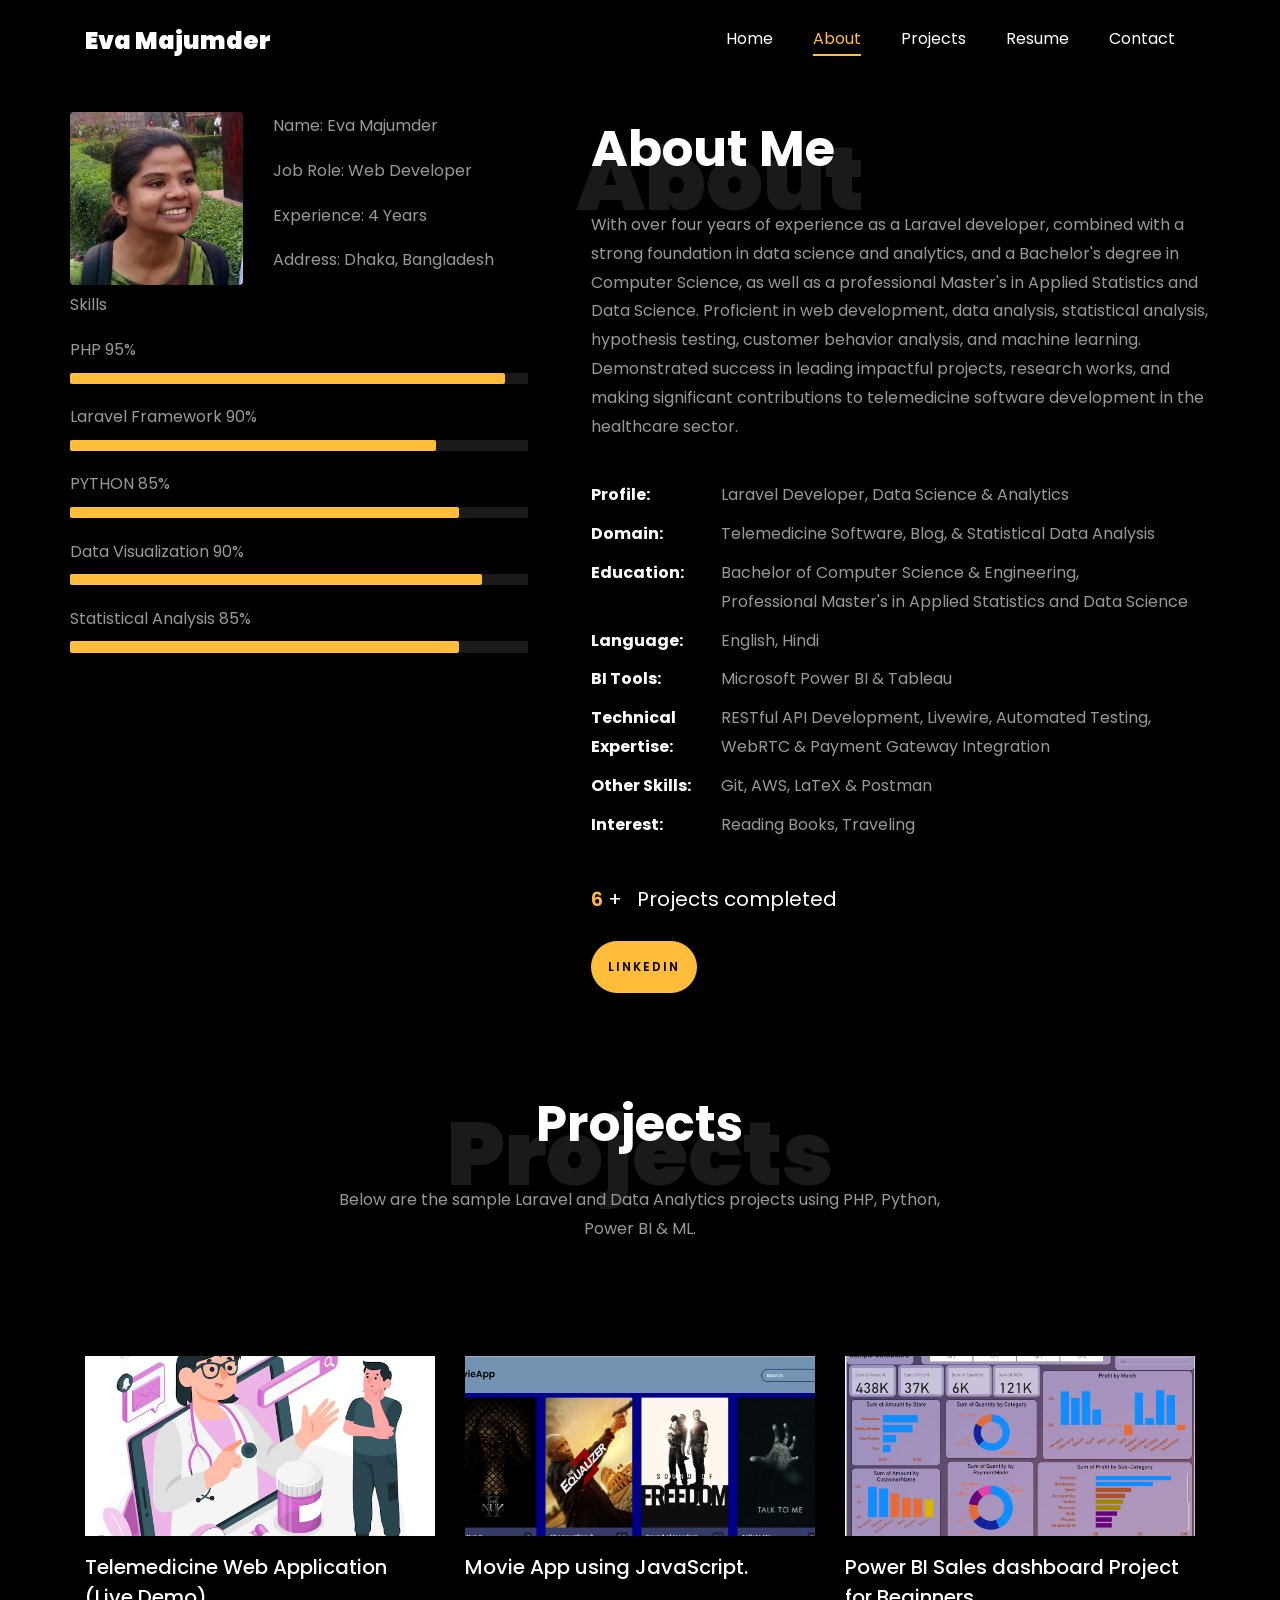
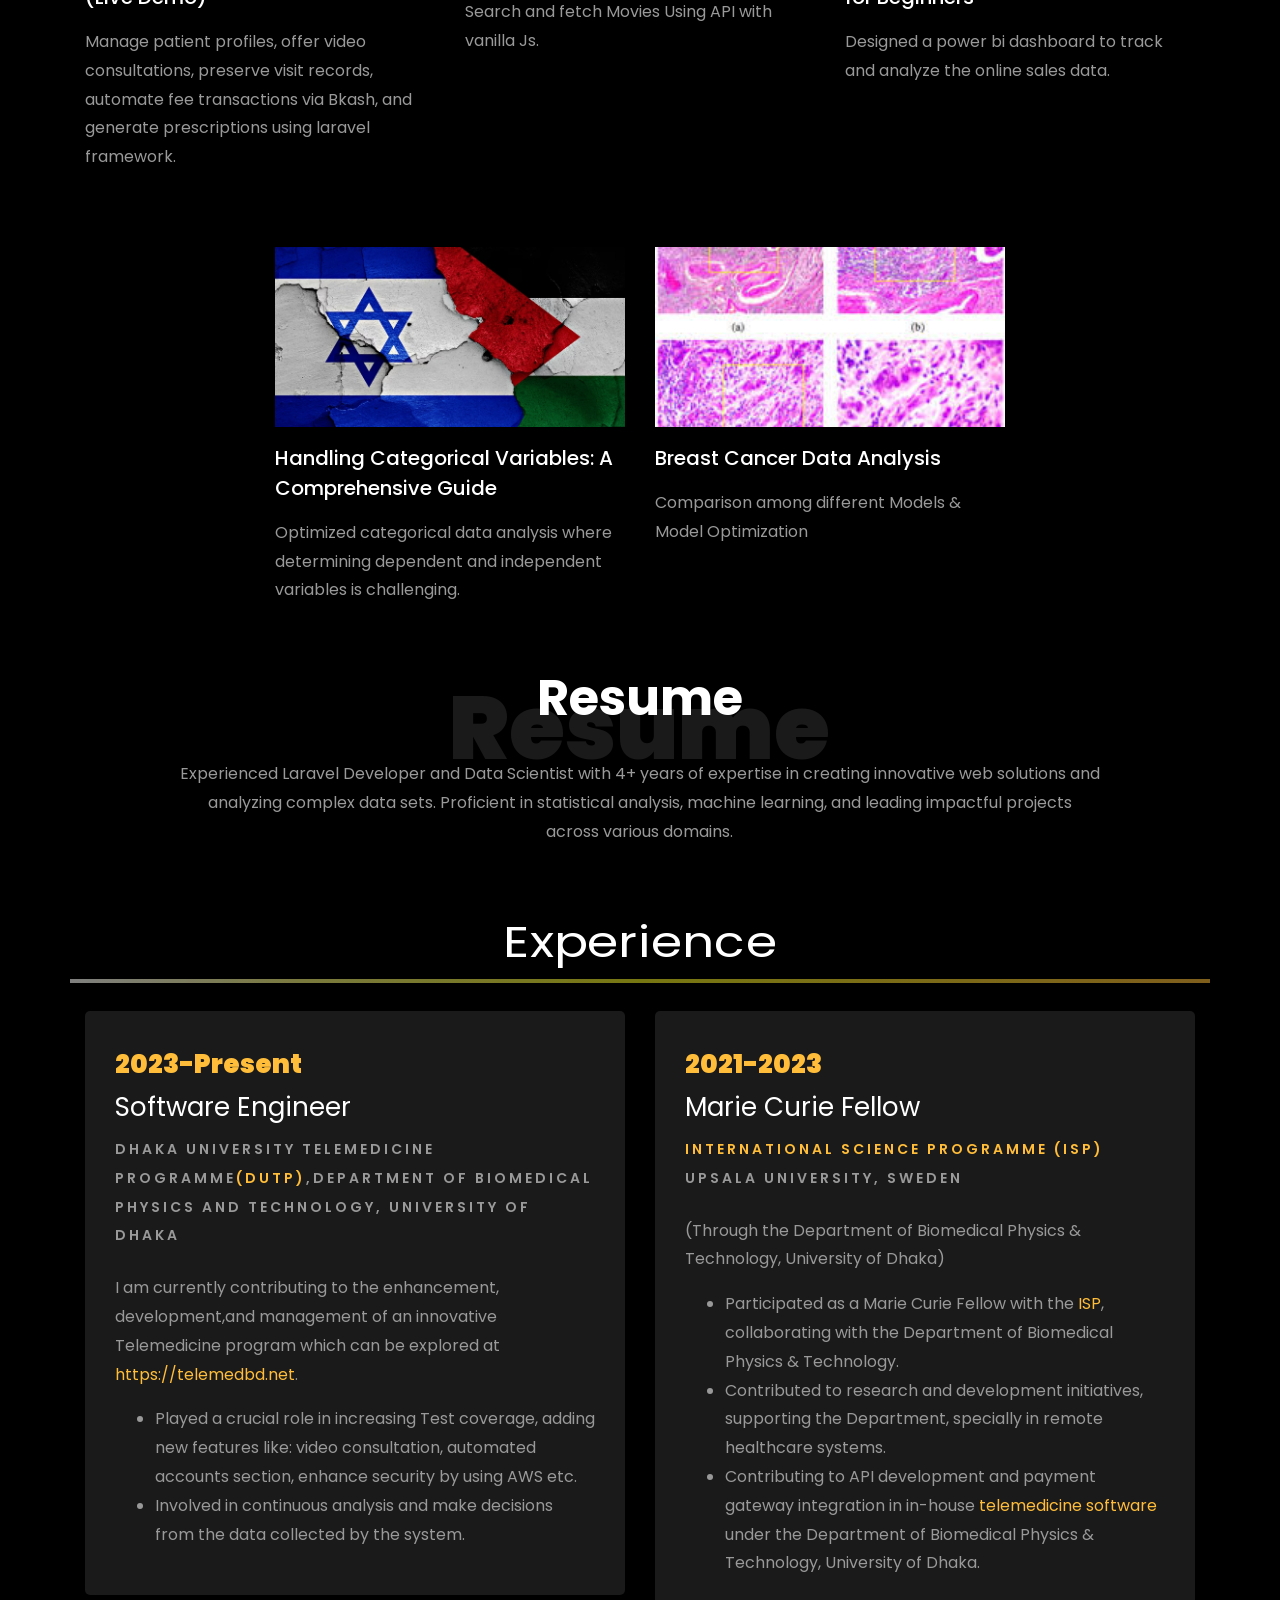
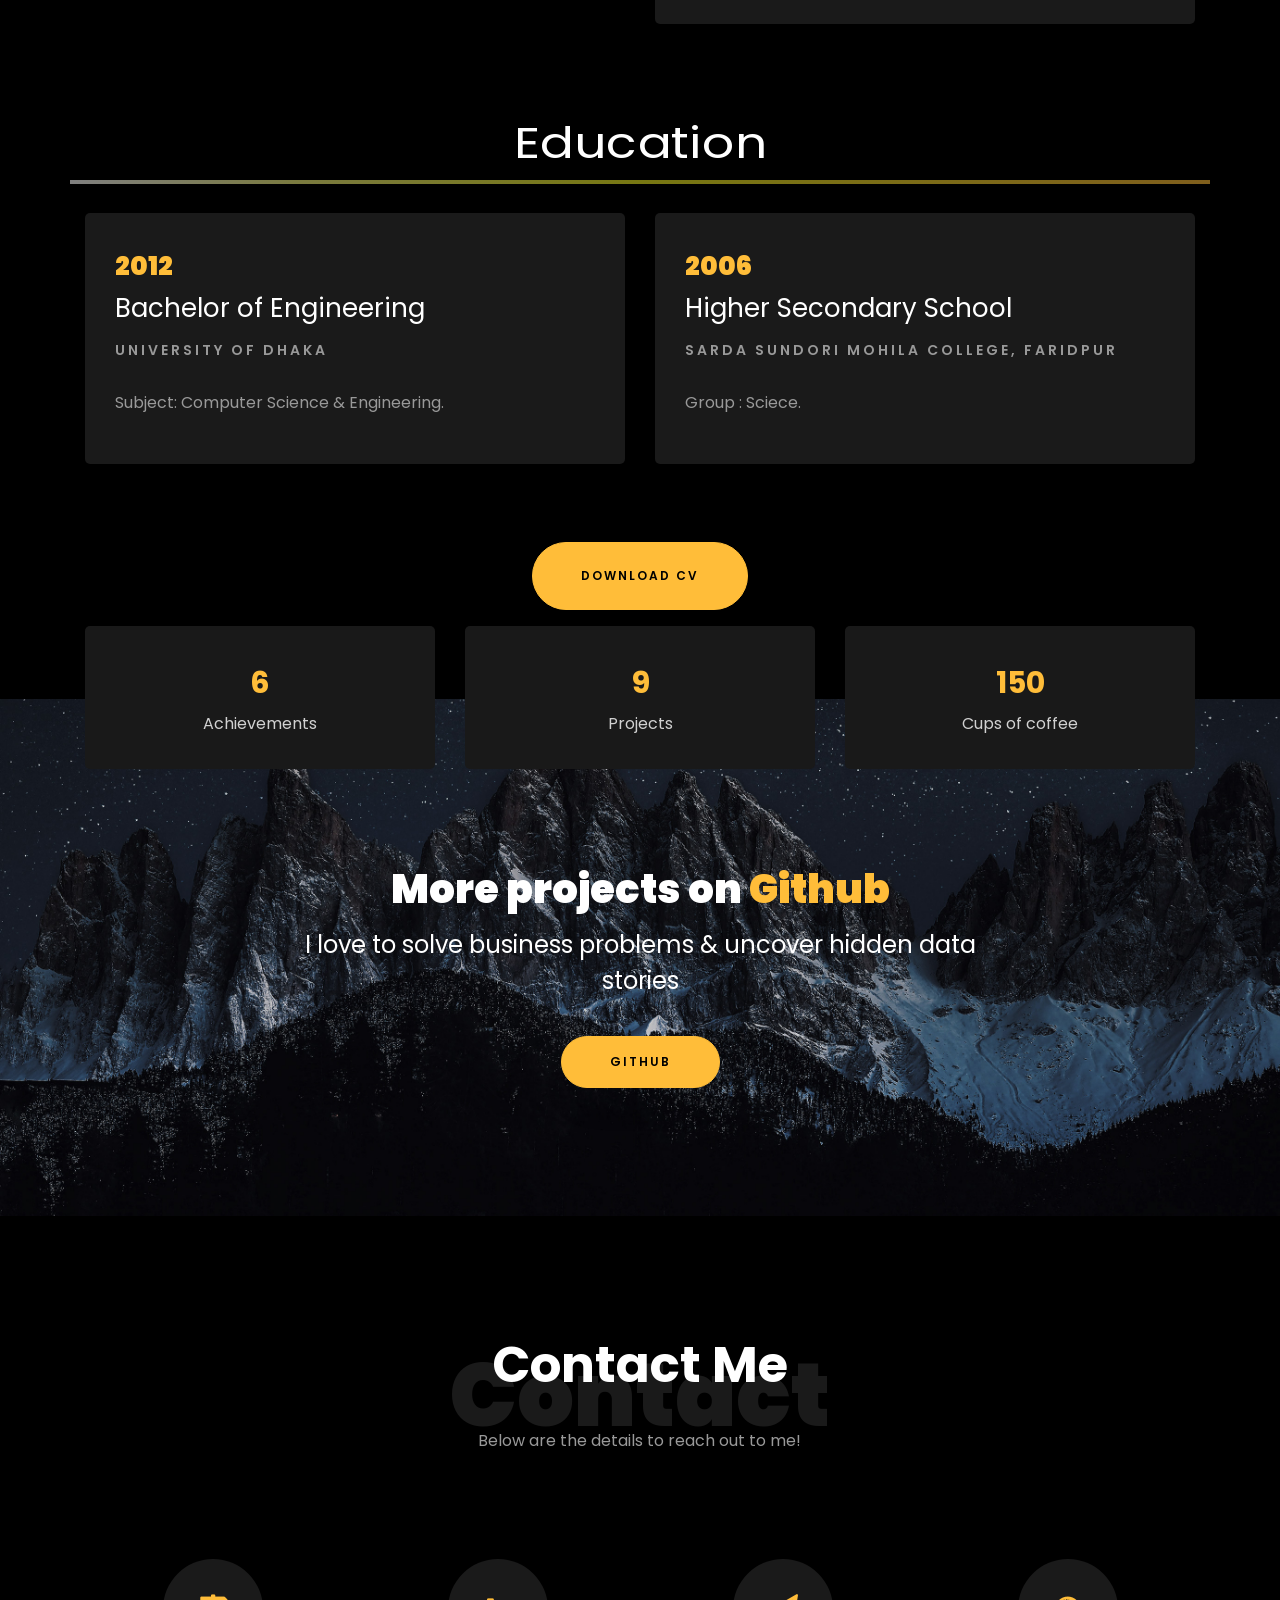
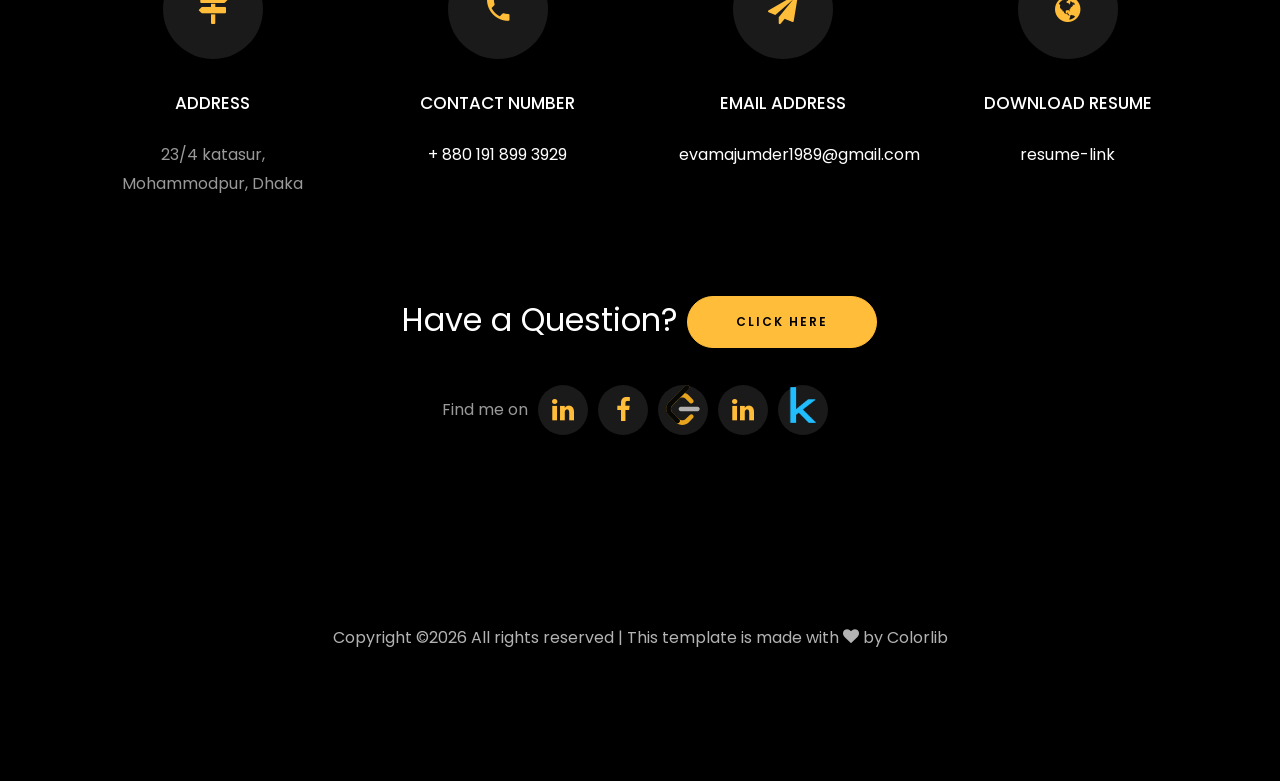
==== index.html @ 463e4dcb "Update index.html" ====
<!DOCTYPE html>
<html lang="en">
  <head>
    <title>Eva Majumder Portfolio</title>
    <meta charset="utf-8">
    <meta name="viewport" content="width=device-width, initial-scale=1, shrink-to-fit=no">
    
    <link href="https://fonts.googleapis.com/css?family=Poppins:100,200,300,400,500,600,700,800,900" rel="stylesheet">

    <link rel="stylesheet" href="css/open-iconic-bootstrap.min.css">
    <link rel="stylesheet" href="css/animate.css">
    
    <link rel="stylesheet" href="css/owl.carousel.min.css">
    <link rel="stylesheet" href="css/owl.theme.default.min.css">
    <link rel="stylesheet" href="css/magnific-popup.css">

    <link rel="stylesheet" href="css/aos.css">

    <link rel="stylesheet" href="css/ionicons.min.css">
    
    <link rel="stylesheet" href="css/flaticon.css">
    <link rel="stylesheet" href="css/icomoon.css">
    <link rel="stylesheet" href="css/style.css">



<style>

/*======================================
//--//-->   ABOUT
======================================*/

.about-mf .box-shadow-full {
  padding-top: 4rem;
  padding-bottom: 1rem;
}

.about-mf .about-img {
  margin-bottom: 2rem;
}

.about-mf .about-img img {
  margin-left: 10px;
}


.skill-mf .progress {
  /* background-color: #cde1f8; */
  margin: .5rem 0 1.2rem 0;
  border-radius: 0;
  height: .7rem;
}

.skill-mf .progress .progress-bar {
  height: .7rem;
  background-color: #ffbd39;
}


/* Animation styles */
#typing-animation {
  position: relative;
  font-size: 30px;
  font-weight: bold;
  color: rgb(255, 255, 255);
  overflow: hidden;
  white-space: nowrap;
  animation: typing 3s steps(20, end) infinite;
}

#typing-animation:before {
  content: "";
  /* position: absolute; */
  top: 0;
  left: 0;
  width: 0;
  height: 100%;
  background-color: #ccc;
  animation: typing-cursor 0.5s ease-in-out infinite;
}

@keyframes typing {
  from {
    width: 0;
  }
  to {
    width: 100%;
  }
}

@keyframes typing-cursor {
  from {
    width: 5px;
  }
  to {
    width: 0;
  }
}


/* project image zoom effect */

.zoom-effect {
  overflow: hidden;
  transition: transform 0.3s ease-out;
}

.zoom-effect:hover {
  transform: scale(1.1);
}
.custom-rounded-img {
        border-radius: 50%; /* Fully rounded for a circle */
        width: 30px; /* Set the width you need */
        height: 30px; /* Set the height you need */
        background-size: cover; /* Ensures the image covers the div */
        background-position: center; /* Centers the background image */
    }
	#resume-section {
  padding-top: 0px; /* Reduce this value to decrease the top gap */
}
#resume-section {
  padding-bottom: 0px; /* Reduce this value to decrease the top gap */
}
#about-section {
  padding-bottom: 0px; /* Adjust this value to decrease the bottom gap */
  margin-bottom: 0;
}
#project-section {
  padding-top: 30px; 
  padding-bottom: 10px;
}

.heading-section {
  margin-top: 0; /* Remove any additional top margin in the heading */
}

</style>


  </head>
  <body data-spy="scroll" data-target=".site-navbar-target" data-offset="300">
	  
	  
    <nav class="navbar navbar-expand-lg navbar-dark ftco_navbar ftco-navbar-light site-navbar-target" id="ftco-navbar">
	    <div class="container">
	      <a class="navbar-brand" href="index.html">Eva Majumder</a>
	      <button class="navbar-toggler js-fh5co-nav-toggle fh5co-nav-toggle" type="button" data-toggle="collapse" data-target="#ftco-nav" aria-controls="ftco-nav" aria-expanded="false" aria-label="Toggle navigation">
	        <span class="oi oi-menu"></span> Menu
	      </button>

	      <div class="collapse navbar-collapse" id="ftco-nav">
	        <ul class="navbar-nav nav ml-auto">
	          <li class="nav-item"><a href="#home-section" class="nav-link"><span>Home</span></a></li>
	          <li class="nav-item"><a href="#about-section" class="nav-link"><span>About</span></a></li>
		  <li class="nav-item"><a href="#project-section" class="nav-link"><span>Projects</span></a></li>
	          <li class="nav-item"><a href="#resume-section" class="nav-link"><span>Resume</span></a></li>
	          <li class="nav-item"><a href="#contact-section" class="nav-link"><span>Contact</span></a></li>
	        </ul>
	      </div>
	    </div>
	  </nav>



    <section class="ftco-about img ftco-section ftco-no-pb" id="about-section">
    	<div class="container">
			<div class="row">
				<div class="row d-flex align-items-stretch">
				<!-- <div class="row d-flex"> -->
					<div class="col-md-6 col-lg-5 d-flex">
						<div class="img-about img d-flex align-items-stretch">
							<div class="overlay">
								<div class="row">
									<div class="col-sm-6 col-md-5">
									  <div class="about-img">
										<img src="images/about_eva.jpeg" class="img-fluid rounded b-shadow-a" alt="">
									  </div>
									</div>
									<!-- Details next to profile image -->
									<div class="col-sm-6 col-md-7">
									  <div class="about-info">
										<p><span class="title-s">Name: </span> <span>Eva Majumder</span></p>
										<p><span class="title-s">Job Role: </span> <span>Web Developer</span></p>
										<p><span class="title-s">Experience: </span> <span>4 Years</span></p>
										<p><span class="title-s">Address: </span> <span>Dhaka, Bangladesh</span></p>
									  </div>
									</div>
								  </div>

								<div class="skill-mf">
									<p class="title-s">Skills</p>
									<span>PHP</span> <span class="pull-right">95%</span>
									<div class="progress">
										<div class="progress-bar" role="progressbar" style="width: 95%;" aria-valuenow="95" aria-valuemin="0"
											aria-valuemax="100"></div>
									</div>
									<span>Laravel Framework</span> <span class="pull-right">90%</span>
									<div class="progress">
										<div class="progress-bar" role="progressbar" style="width: 80%" aria-valuenow="90" aria-valuemin="0"
											aria-valuemax="100"></div>
									</div>
									
									<span>PYTHON</span> <span class="pull-right">85%</span>
									<div class="progress">
										<div class="progress-bar" role="progressbar" style="width: 85%" aria-valuenow="85" aria-valuemin="0"
											aria-valuemax="100"></div>
									</div>
									
									<span>Data Visualization</span> <span class="pull-right">90%</span>
									<div class="progress">
										<div class="progress-bar" role="progressbar" style="width: 90%" aria-valuenow="90" aria-valuemin="0"
											aria-valuemax="100"></div>
									</div>
									
									<span>Statistical Analysis</span> <span class="pull-right">85%</span>
									<div class="progress">
										<div class="progress-bar" role="progressbar" style="width: 85%" aria-valuenow="85" aria-valuemin="0"
											aria-valuemax="100"></div>
									</div>
								</div>
							</div>
						</div>
					</div>
					
					<div class="col-md-6 col-lg-7 pl-lg-5 pb-5">
						<div class="row justify-content-start pb-3">
							<div class="col-md-12 heading-section ftco-animate">
								
								<h1 class="big">About</h1>
								<h2 class="mb-4">About Me</h2>
								
								<p>With over four years of experience as a Laravel developer, combined with a strong foundation in data science and analytics, and a Bachelor's
									 degree in Computer Science, as well as a professional Master's in Applied Statistics and Data Science. Proficient in web development, 
									 data analysis, statistical analysis, hypothesis testing, customer behavior analysis, and machine learning. Demonstrated success in 
									 leading impactful projects, research works, and making significant contributions to telemedicine software development 
									 in the healthcare sector.</p>
									 <ul class="about-info mt-4 px-md-0 px-2">
										<li class="d-flex"><span class="font-weight-bold">Profile:</span> 
											<span>Laravel Developer, Data Science &amp; Analytics</span>
										</li>
										<li class="d-flex"><span class="font-weight-bold">Domain:</span> 
											<span>Telemedicine Software, Blog, &amp; Statistical Data Analysis</span>
										</li>
										<li class="d-flex"><span class="font-weight-bold">Education:</span> 
											<span>Bachelor of Computer Science &amp; Engineering,<br>
												  Professional Master's in Applied Statistics and Data Science</span>
										</li>
										<li class="d-flex"><span class="font-weight-bold">Language:</span> 
											<span>English, Hindi</span>
										</li>
										<li class="d-flex"><span class="font-weight-bold">BI Tools:</span> 
											<span>Microsoft Power BI &amp; Tableau</span>
										</li>
										<li class="d-flex"><span class="font-weight-bold">Technical Expertise:</span> 
											<span>RESTful API Development, Livewire, Automated Testing, WebRTC &amp; Payment Gateway Integration</span>
										</li>
										<li class="d-flex"><span class="font-weight-bold">Other Skills:</span> 
											<span>Git, AWS, LaTeX &amp; Postman</span>
										</li>
										<li class="d-flex"><span class="font-weight-bold">Interest:</span> 
											<span>Reading Books, Traveling</span>
										</li>
									</ul>
									
							</div>
						</div>


						<div class="counter-wrap ftco-animate d-flex mt-md-3">
							<div class="text">
								<p class="mb-4">
									<span class="number" data-number="20">0</span> <span>+</span>
									<span>&nbsp; Projects completed</span>
								</p>
								<p><a href="https://www.linkedin.com/in/eva-majumder-18b701288" class="btn btn-primary py-3 px-3">LinkedIn</a></p>
							</div>
						</div>
					</div>
				</div>
			</div>
		</div>
    </section>

 <section class="ftco-section" id="project-section">
      <div class="container">
        <div class="row justify-content-center mb-5 pb-5">
          <div class="col-md-7 heading-section text-center ftco-animate">
            <h1 class="big big-2">Projects</h1>
            <h2 class="mb-4">Projects</h2>
            <p>Below are the sample Laravel and Data Analytics projects using PHP, Python, Power BI & ML.</p>
          </div>
        </div>
        <div class="row d-flex">
          <div class="col-md-4 d-flex ftco-animate">
          	<div class="blog-entry justify-content-end">
              <a href="https://demo.telemedbd.net" class="block-20 zoom-effect" style="background-image: url('images/photo.avif');">
              </a>
              <div class="text mt-3 float-right d-block"><h3 class="heading">
					<a href="https://demo.telemedbd.net">Telemedicine Web Application (Live Demo)</a>
				</h3>
				<p>
					Manage patient profiles, offer video consultations, preserve visit records, automate fee transactions via Bkash, and generate prescriptions using laravel framework.<br>
				</p>
              </div>
            </div>
          </div>
          <div class="col-md-4 d-flex ftco-animate">
          	<div class="blog-entry justify-content-end">
              <a href="https://github.com/eva0dev/Movie_app/blob/main" class="block-20 zoom-effect" style="background-image: url('images/proj_2.jpg');">
              </a>
              <div class="text mt-3 float-right d-block">

                <h3 class="heading"><a href="https://github.com/eva0dev/Movie_app/blob/main">Movie App using JavaScript.</a></h3>
                <p>Search and fetch Movies Using API with vanilla Js.</p>
              </div>
            </div>
          </div>
          <div class="col-md-4 d-flex ftco-animate">
          	<div class="blog-entry">
              <a href="https://github.com/eva0dev/-Power-BI-Sales-dashboard" class="block-20 zoom-effect" style="background-image: url('images/proj_3.jpg');">
              </a>
              <div class="text mt-3 float-right d-block">

                <h3 class="heading"><a href="https://github.com/eva0dev/-Power-BI-Sales-dashboard">Power BI Sales dashboard Project for Beginners</a></h3>
                <p>Designed a power bi dashboard to track and analyze the online sales data.</p>
              </div>
            </div>
          </div>
        </div>
	<br>
		<!-- added justify-content-center to center align the last two projects -->
		<div class="row d-flex justify-content-center">  
			<div class="col-md-4 d-flex ftco-animate">
				<div class="blog-entry justify-content-end">
				<a href="https://www.kaggle.com/code/evamajumder/israeli-palestine-conflict-categorical-study" class="block-20 zoom-effect" style="background-image: url('images/proj_4.jpg');">
				</a>
				<div class="text mt-3 float-right d-block">
  
				  <h3 class="heading"><a href="https://www.kaggle.com/code/evamajumder/israeli-palestine-conflict-categorical-study">Handling Categorical Variables: A Comprehensive Guide</a></h3>
				  <p>Optimized categorical data analysis where determining dependent and independent variables is challenging.</p>
				</div>
			  </div>
			</div>
			<div class="col-md-4 d-flex ftco-animate">
				<div class="blog-entry justify-content-end">
				<a href="https://www.kaggle.com/code/evamajumder/breast-cancer-data-analysis-model-optimization" class="block-20 zoom-effect" style="background-image: url('images/proj_5.jpg');">
				</a>
				<div class="text mt-3 float-right d-block">
  
				  <h3 class="heading"><a href="https://www.kaggle.com/code/evamajumder/breast-cancer-data-analysis-model-optimization">Breast Cancer Data Analysis</a></h3>
				  <p>Comparison among different Models &amp; Model Optimization</p>
				</div>
			  </div>
			</div>
		 </div>
	  </div>
    </section>
<section class="ftco-section ftco-no-pb" id="resume-section">
    	<div class="container">
    		<div class="row justify-content-center pb-5">
          <div class="col-md-10 heading-section text-center ftco-animate">
          	<h1 class="big big-2">Resume</h1>
            <h2 class="mb-4">Resume</h2>
            <p>Experienced Laravel Developer and Data Scientist with 4+ years of expertise in creating innovative web solutions and analyzing 
				complex data sets. Proficient in statistical analysis, machine learning, and leading impactful projects across various domains.</p>
          </div>
        </div>

		<div class="row">
			<h1 class="big-4">Experience</h1>
			<div class="underline"></div>
		</div>
		<br>
		
		<div class="row">
				<div class="col-md-6">
					<div class="resume-wrap ftco-animate">
						<span class="date">2023-Present</span> <!-- Replace 'Year-Present' with the actual time frame -->
						<h2>Software Engineer</h2>
						<span class="position">Dhaka University Telemedicine Programme<a href="https://bmpt.du.ac.bd/telemedicine/" target="_blank">(DUTP)</a>,Department of Biomedical Physics and Technology, University of Dhaka</span>
						<p class="mt-4">
							I am currently contributing to the enhancement, development,and management of an innovative Telemedicine program which can be explored at <a href="https://telemedbd.net" target="_blank">https://telemedbd.net</a>.
							<ul>
								<li>Played a crucial role in increasing Test coverage, adding new features like: video consultation, automated accounts section, enhance security
									by using AWS etc.  </li>
								<li>Involved in continuous analysis and make decisions from the data collected by the system.</li>
							</ul>
						</p>
					</div>
					

				</div>

				<div class="col-md-6">
					<div class="resume-wrap ftco-animate">
						<span class="date">2021-2023</span> <!-- Replace 'Year' with the actual timeframe -->
						<h2>Marie Curie Fellow</h2>
						<span class="position"><a href="https://www.uu.se/en/centre/international-science-programme-isp" target="_blank">International Science Programme (ISP)</a></span>
						<span class="position">Upsala University, Sweden</span>
						<p class="mt-4">
							(Through the Department of Biomedical Physics & Technology, University of Dhaka)
							<ul>
								<li>Participated as a Marie Curie Fellow with the <a href="https://www.uu.se/en/centre/international-science-programme-isp" target="_blank">ISP</a>, collaborating with the Department of Biomedical Physics & Technology.</li>
								<li>Contributed to research and development initiatives, supporting the Department, specially  in remote healthcare systems.</li>
								<li>Contributing to API development and payment gateway integration in in-house <a href="https://www.telemedbd.net" target="_blank">telemedicine software</a> under the Department of Biomedical Physics & Technology, University of Dhaka.</li>
							</ul>
						</p>
					</div>
				</div>
				
			</div>

		<br>
		<br>

		<div class="row">
			<h1 class="big-4">Education</h1>
			<div class="underline"></div>
		</div>
		<br>
		
			<div class="row">
    			<div class="col-md-6">
    				<div class="resume-wrap ftco-animate">
    					<span class="date">2012</span>
    					<h2>Bachelor of Engineering</h2>
    					<span class="position">University of Dhaka</span>
    					<p class="mt-4">Subject: Computer Science & Engineering.</p>
    				</div>
    			</div>

    			<div class="col-md-6">
    				<div class="resume-wrap ftco-animate">
    					<span class="date">2006</span>
    					<h2>Higher Secondary School</h2>
    					<span class="position">Sarda Sundori Mohila College, Faridpur</span>
						<p class="mt-4">Group : Sciece.</p>
    				</div>
				</div>
    		</div>

    		<div class="row justify-content-center mt-5">
				<div class="col-md-6 text-center ftco-animate">
					<p><a href="cv.pdf" class="btn btn-primary py-4 px-5" target="_blank">Download CV</a></p>
				</div>
			</div>
			
    	</div>
    </section>

   

   

	<section class="ftco-section ftco-no-pt ftco-no-pb ftco-counter img" id="section-counter">
      <div class="container">
		<div class="row d-md-flex align-items-center">
          <div class="col-md d-flex justify-content-center counter-wrap ftco-animate">
            <div class="block-18">
              <div class="text">
                <strong class="number" data-number="20">0</strong>
                <span>Achievements</span>
              </div>
            </div>
          </div>
          <div class="col-md d-flex justify-content-center counter-wrap ftco-animate">
            <div class="block-18">
              <div class="text">
                <strong class="number" data-number="30">0</strong>
                <span>Projects</span>
              </div>
            </div>
          </div>
          <div class="col-md d-flex justify-content-center counter-wrap ftco-animate">
            <div class="block-18">
              <div class="text">
                <strong class="number" data-number="500">0</strong>
                <span>Cups of coffee</span>
              </div>
            </div>
          </div>
        </div>
      </div>
	
	  <div class="ftco-section ftco-hireme img margin-top" style="background-image: url(images/bg_1.jpg)">
			<!-- <div class="container"> -->
				<div class="row justify-content-center">
					<div class="col-md-7 ftco-animate text-center">
						<h2>More projects on<span> Github  </span> </h2>
						<div class="heading"> <h4> I love to solve business problems &amp; uncover hidden data stories </h4>
						<br>
						<p><a href="https://github.com/eva0dev" class="btn btn-primary py-3 px-5">GitHub</a></p>
						</div>
					</div>
				</div>
			<!-- </div> -->
		</div>
	</section>



    <section class="ftco-section contact-section ftco-no-pb" id="contact-section">
      <div class="container">
      	<div class="row justify-content-center mb-5 pb-3">
          <div class="col-md-7 heading-section text-center ftco-animate">
            <h1 class="big big-2">Contact</h1>
            <h2 class="mb-4">Contact Me</h2>
            <p>Below are the details to reach out to me!</p>
          </div>
        </div>

        <div class="row d-flex contact-info mb-5">
          <div class="col-md-6 col-lg-3 d-flex ftco-animate">
          	<div class="align-self-stretch box p-4 text-center">
          		<div class="icon d-flex align-items-center justify-content-center">
          			<span class="icon-map-signs"></span>
          		</div>
          		<h3 class="mb-4">Address</h3>
	            <p>23/4 katasur, Mohammodpur, Dhaka</p>
	          </div>
          </div>
          <div class="col-md-6 col-lg-3 d-flex ftco-animate">
          	<div class="align-self-stretch box p-4 text-center">
          		<div class="icon d-flex align-items-center justify-content-center">
          			<span class="icon-phone2"></span>
          		</div>
          		<h3 class="mb-4">Contact Number</h3>
	            <p><a href="tel://0101010101">+ 880 191 899 3929</a></p>
	          </div>
          </div>
          <div class="col-md-6 col-lg-3 d-flex ftco-animate">
          	<div class="align-self-stretch box p-4 text-center">
          		<div class="icon d-flex align-items-center justify-content-center">
          			<span class="icon-paper-plane"></span>
          		</div>
          		<h3 class="mb-4">Email Address</h3>
	            <p><a href="mailto:info@yoursite.com">evamajumder1989@gmail.com</a></p>
	          </div>
          </div>
          <div class="col-md-6 col-lg-3 d-flex ftco-animate">
          	<div class="align-self-stretch box p-4 text-center">
          		<div class="icon d-flex align-items-center justify-content-center">
          			<span class="icon-globe"></span>
          		</div>
          		<h3 class="mb-4">Download Resume</h3>
	            <p><a href="cv.pdf" target="_blank">resume-link</a></p>
	          </div>
          </div>

		  <div class="container">
			<br>
			<br>
			<div class="row justify-content-center">
				<div class="col-md-7 ftco-animate text-center">
					<h2>Have a<span> Question?  </span> <a href="https://docs.google.com/forms/d/e/1FAIpQLSeeHYADb8VUxQtG3XnlL7LodRIge3malAa1R2w05YN2N021tQ/viewform?usp=pp_url" class="btn btn-primary py-3 px-5">Click Here</a> </h2>
				</div>
			</div>
				<br>
					<ul class="ftco-footer-social list-unstyled d-flex justify-content-center align-items-center mb-0">
					  <li class="ftco-animate normal-txt">Find me on  </li>
					  <li class="ftco-animate"><a href="https://www.linkedin.com/in/eva-majumder-18b701288/"><span class="icon-linkedin"></span></a></li>  
					  <li class="ftco-animate"><a href="https://www.facebook.com/profile.php?id=100009445667930&sk"><span class="icon-facebook"></span></a></li>
				      <li class="ftco-animate"><a href="https://leetcode.com/u/evamajumder1989/"><img src="images/leetcode.svg"style="width: 50px; height: 40px;"></a></li>
					  <li class="ftco-animate"><a href="https://www.linkedin.com/in/eva-majumder-18b701288/"><span class="icon-linkedin"></span></a></li> 
					  <li class="ftco-animate"><a href="https://www.kaggle.com/evamajumder"><img src="images/kaggle.webp"style="width: 50px; height: 40px;"></a></li>

				</ul>
				<br>
		   </div>
   </div>
 </section>


 
	
    <footer class="ftco-footer ftco-section">
		<div class="container">
		  <div class="row">
			<div class="col-md-12 text-center">
  
			  <p><!-- Link back to Colorlib can't be removed. Template is licensed under CC BY 3.0. -->
	Copyright &copy;<script>document.write(new Date().getFullYear());</script> All rights reserved | This template is made with <i class="icon-heart color-danger" aria-hidden="true"></i> by <a href="https://colorlib.com" target="_blank">Colorlib</a>
	<!-- Link back to Colorlib can't be removed. Template is licensed under CC BY 3.0. --></p>
			</div>
		  </div>
		</div>
	  </footer>


  <!-- loader -->
  <div id="ftco-loader" class="show fullscreen"><svg class="circular" width="48px" height="48px"><circle class="path-bg" cx="24" cy="24" r="22" fill="none" stroke-width="4" stroke="#eeeeee"/><circle class="path" cx="24" cy="24" r="22" fill="none" stroke-width="4" stroke-miterlimit="10" stroke="#F96D00"/></svg></div>


  <script src="js/jquery.min.js"></script>
  <script src="js/jquery-migrate-3.0.1.min.js"></script>
  <script src="js/popper.min.js"></script>
  <script src="js/bootstrap.min.js"></script>
  <script src="js/jquery.easing.1.3.js"></script>
  <script src="js/jquery.waypoints.min.js"></script>
  <script src="js/jquery.stellar.min.js"></script>
  <script src="js/owl.carousel.min.js"></script>
  <script src="js/jquery.magnific-popup.min.js"></script>
  <script src="js/aos.js"></script>
  <script src="js/jquery.animateNumber.min.js"></script>
  <script src="js/scrollax.min.js"></script>
  
  <script src="js/main.js"></script>
    
  </body>
</html>
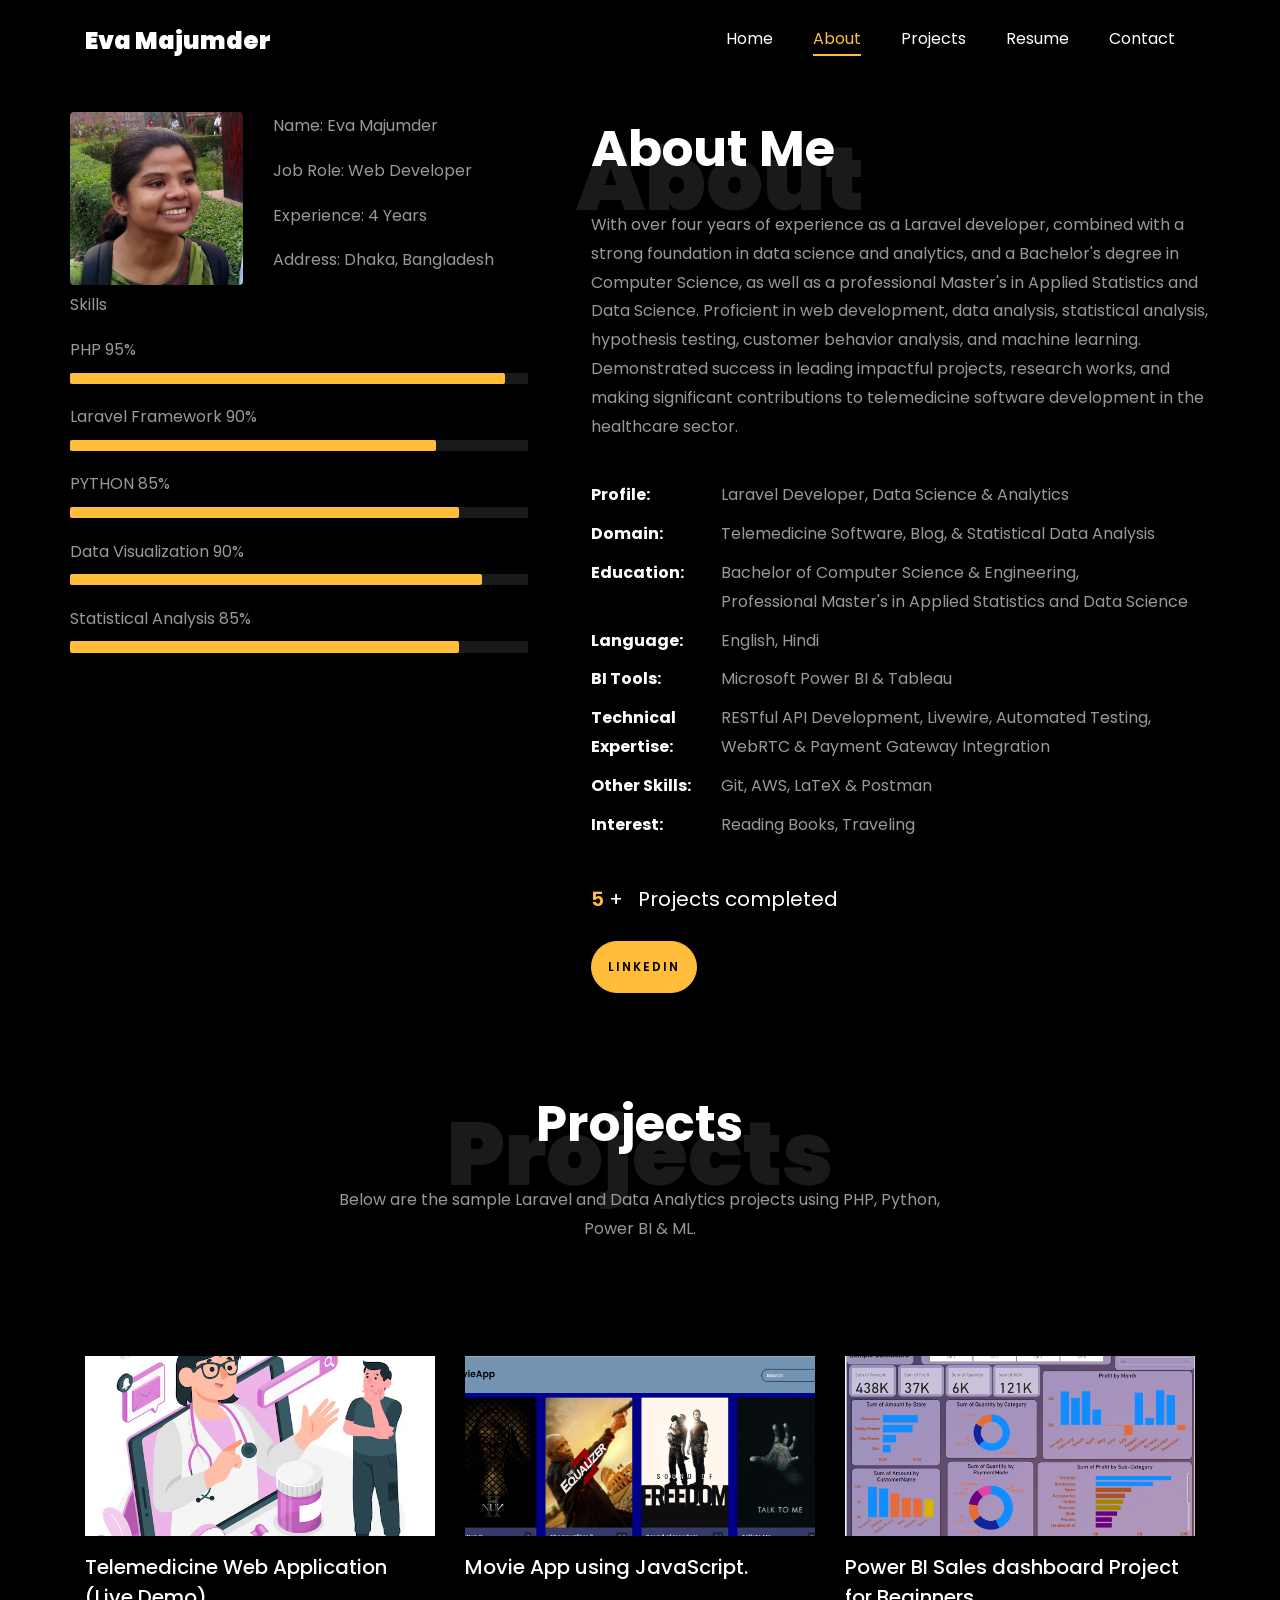
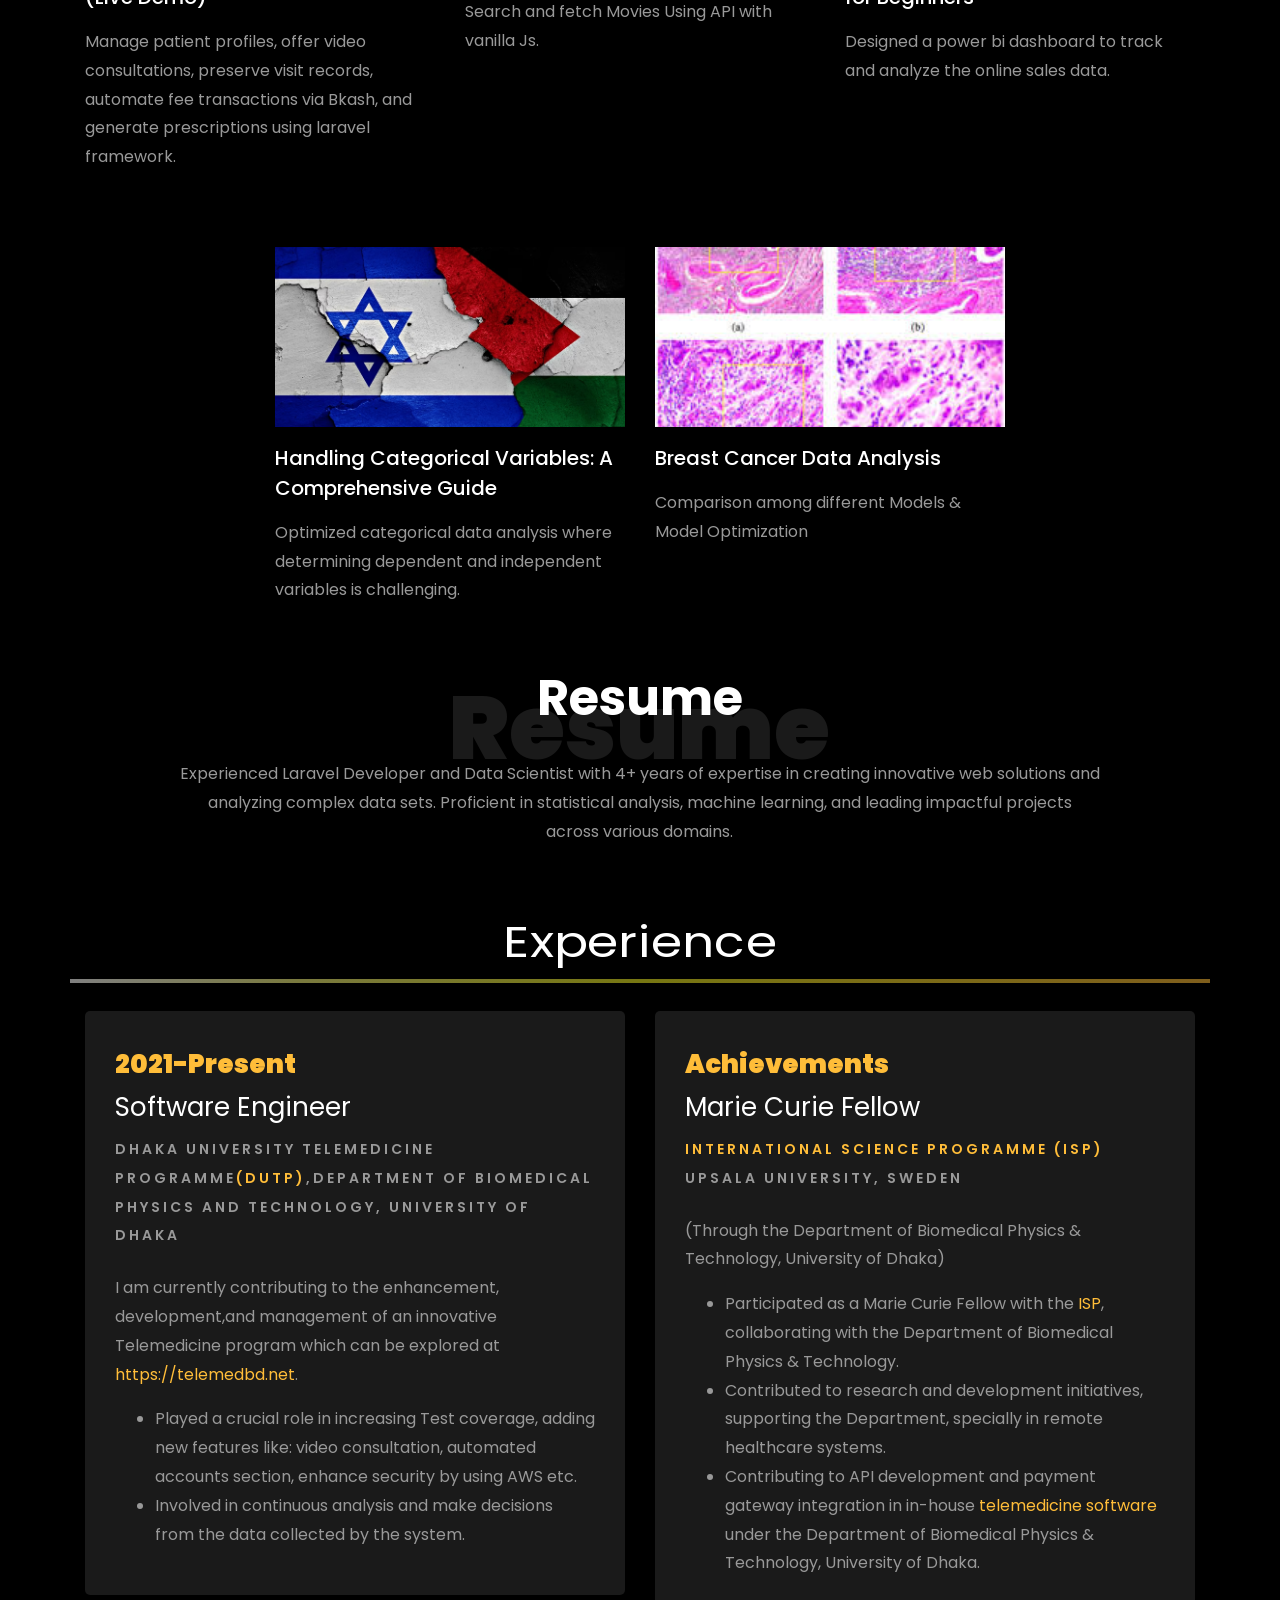
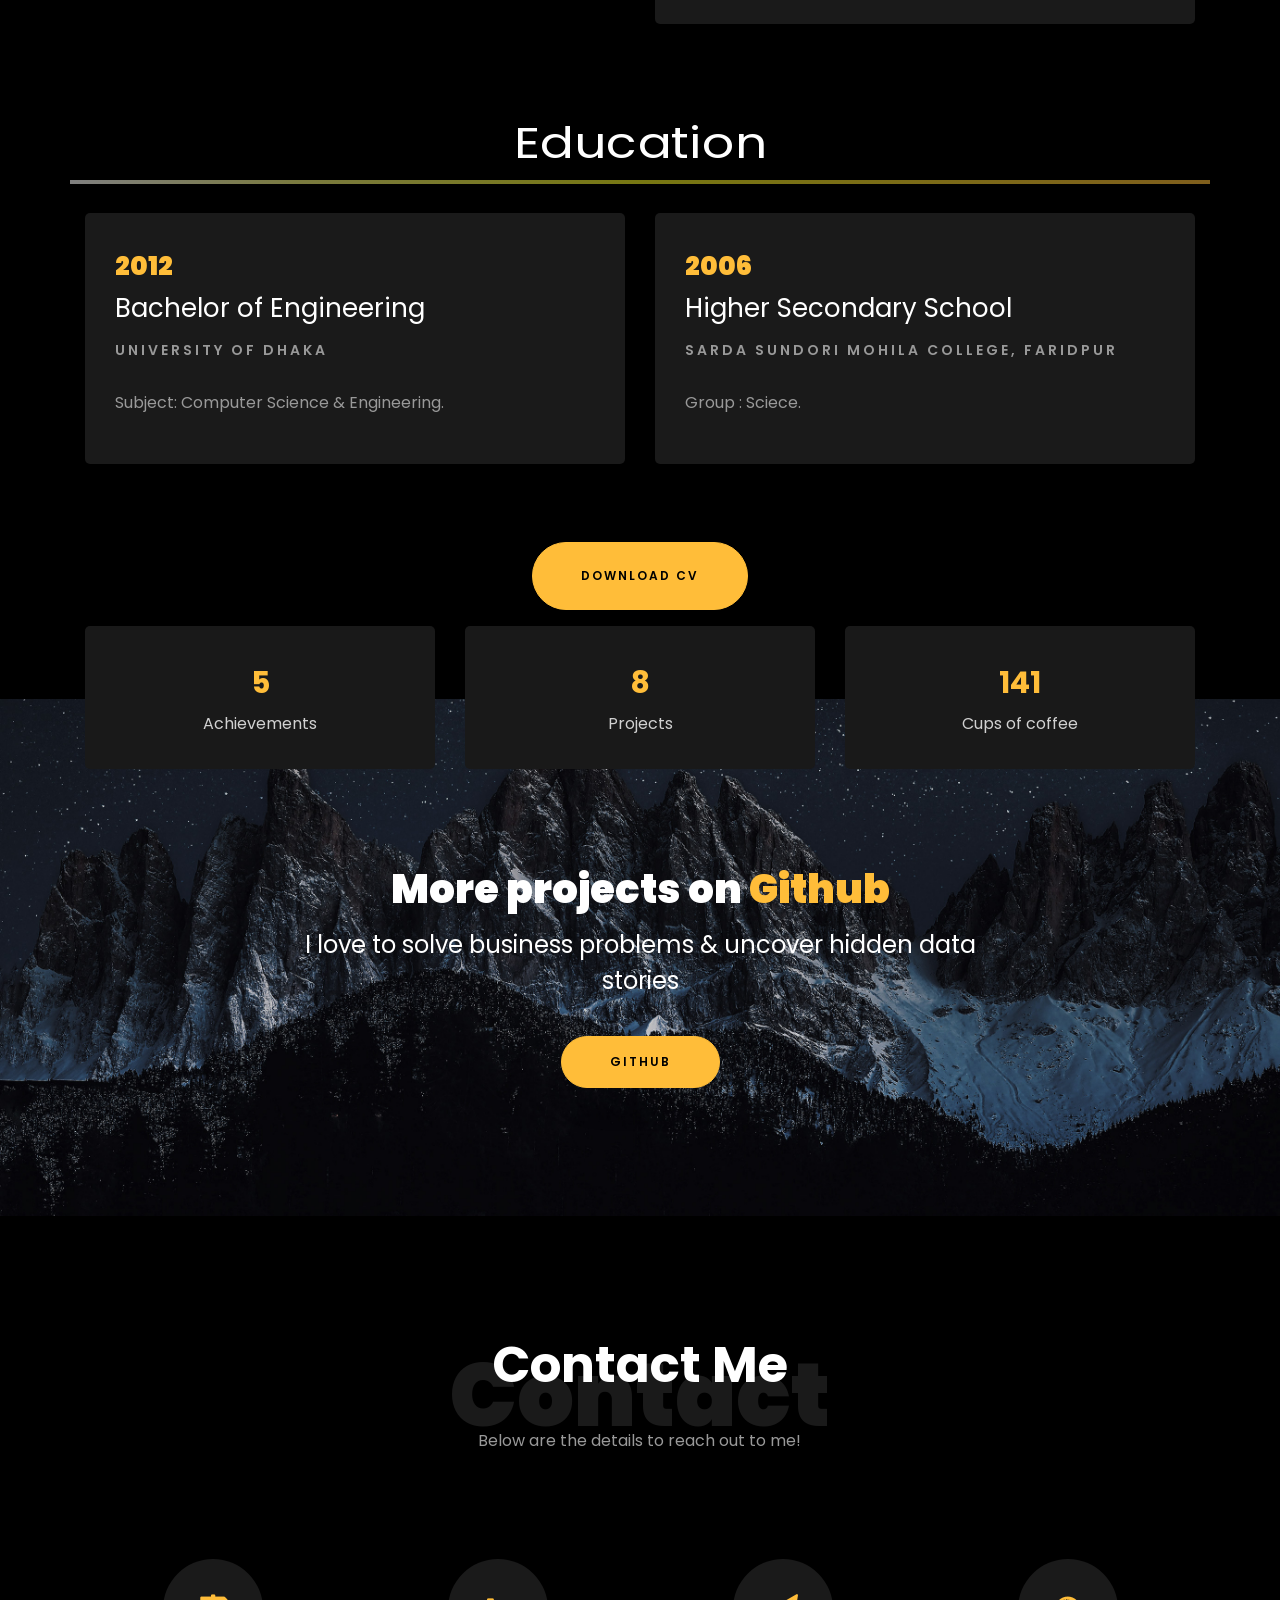
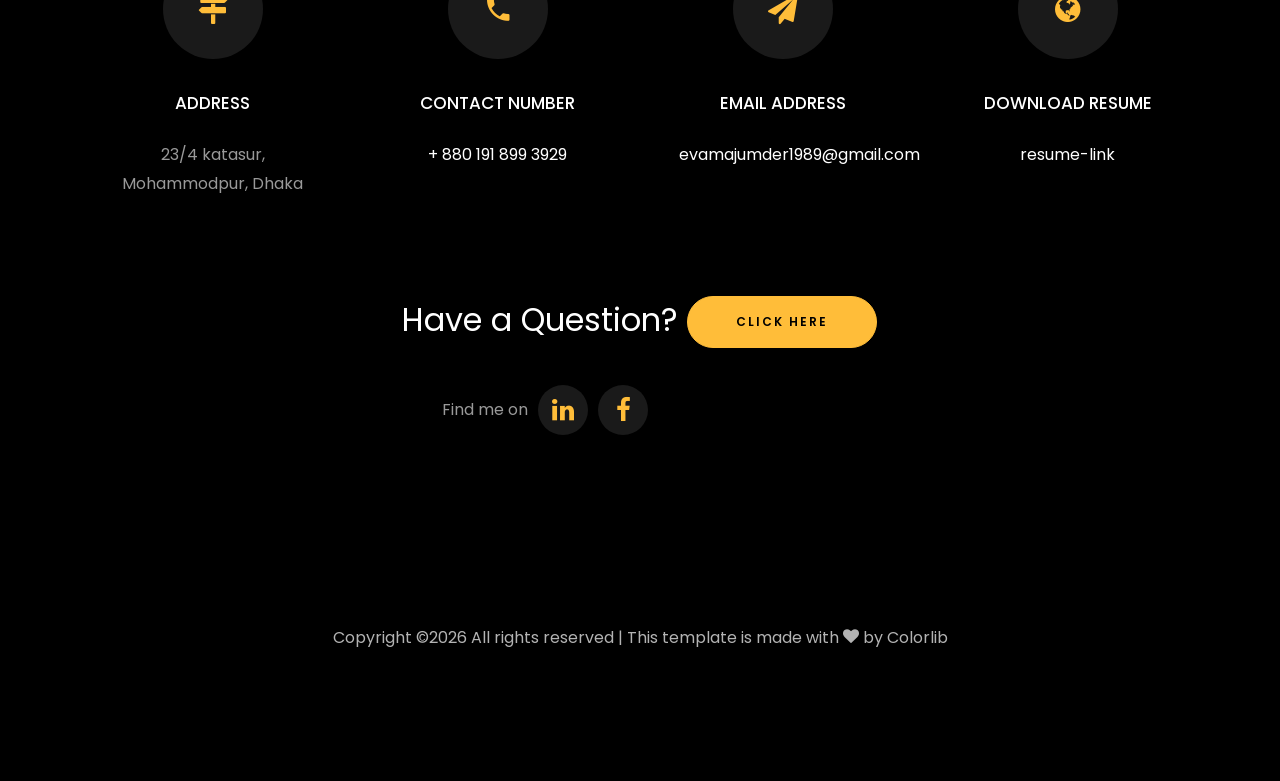
==== commit 4fbd0453: "Update index.html" ====
--- a/index.html
+++ b/index.html
@@ -375,7 +375,7 @@
 		<div class="row">
 				<div class="col-md-6">
 					<div class="resume-wrap ftco-animate">
-						<span class="date">2023-Present</span> <!-- Replace 'Year-Present' with the actual time frame -->
+						<span class="date">2021-Present</span> <!-- Replace 'Year-Present' with the actual time frame -->
 						<h2>Software Engineer</h2>
 						<span class="position">Dhaka University Telemedicine Programme<a href="https://bmpt.du.ac.bd/telemedicine/" target="_blank">(DUTP)</a>,Department of Biomedical Physics and Technology, University of Dhaka</span>
 						<p class="mt-4">
@@ -393,7 +393,7 @@
 
 				<div class="col-md-6">
 					<div class="resume-wrap ftco-animate">
-						<span class="date">2021-2023</span> <!-- Replace 'Year' with the actual timeframe -->
+						<span class="date">Achievements</span> <!-- Replace 'Year' with the actual timeframe -->
 						<h2>Marie Curie Fellow</h2>
 						<span class="position"><a href="https://www.uu.se/en/centre/international-science-programme-isp" target="_blank">International Science Programme (ISP)</a></span>
 						<span class="position">Upsala University, Sweden</span>
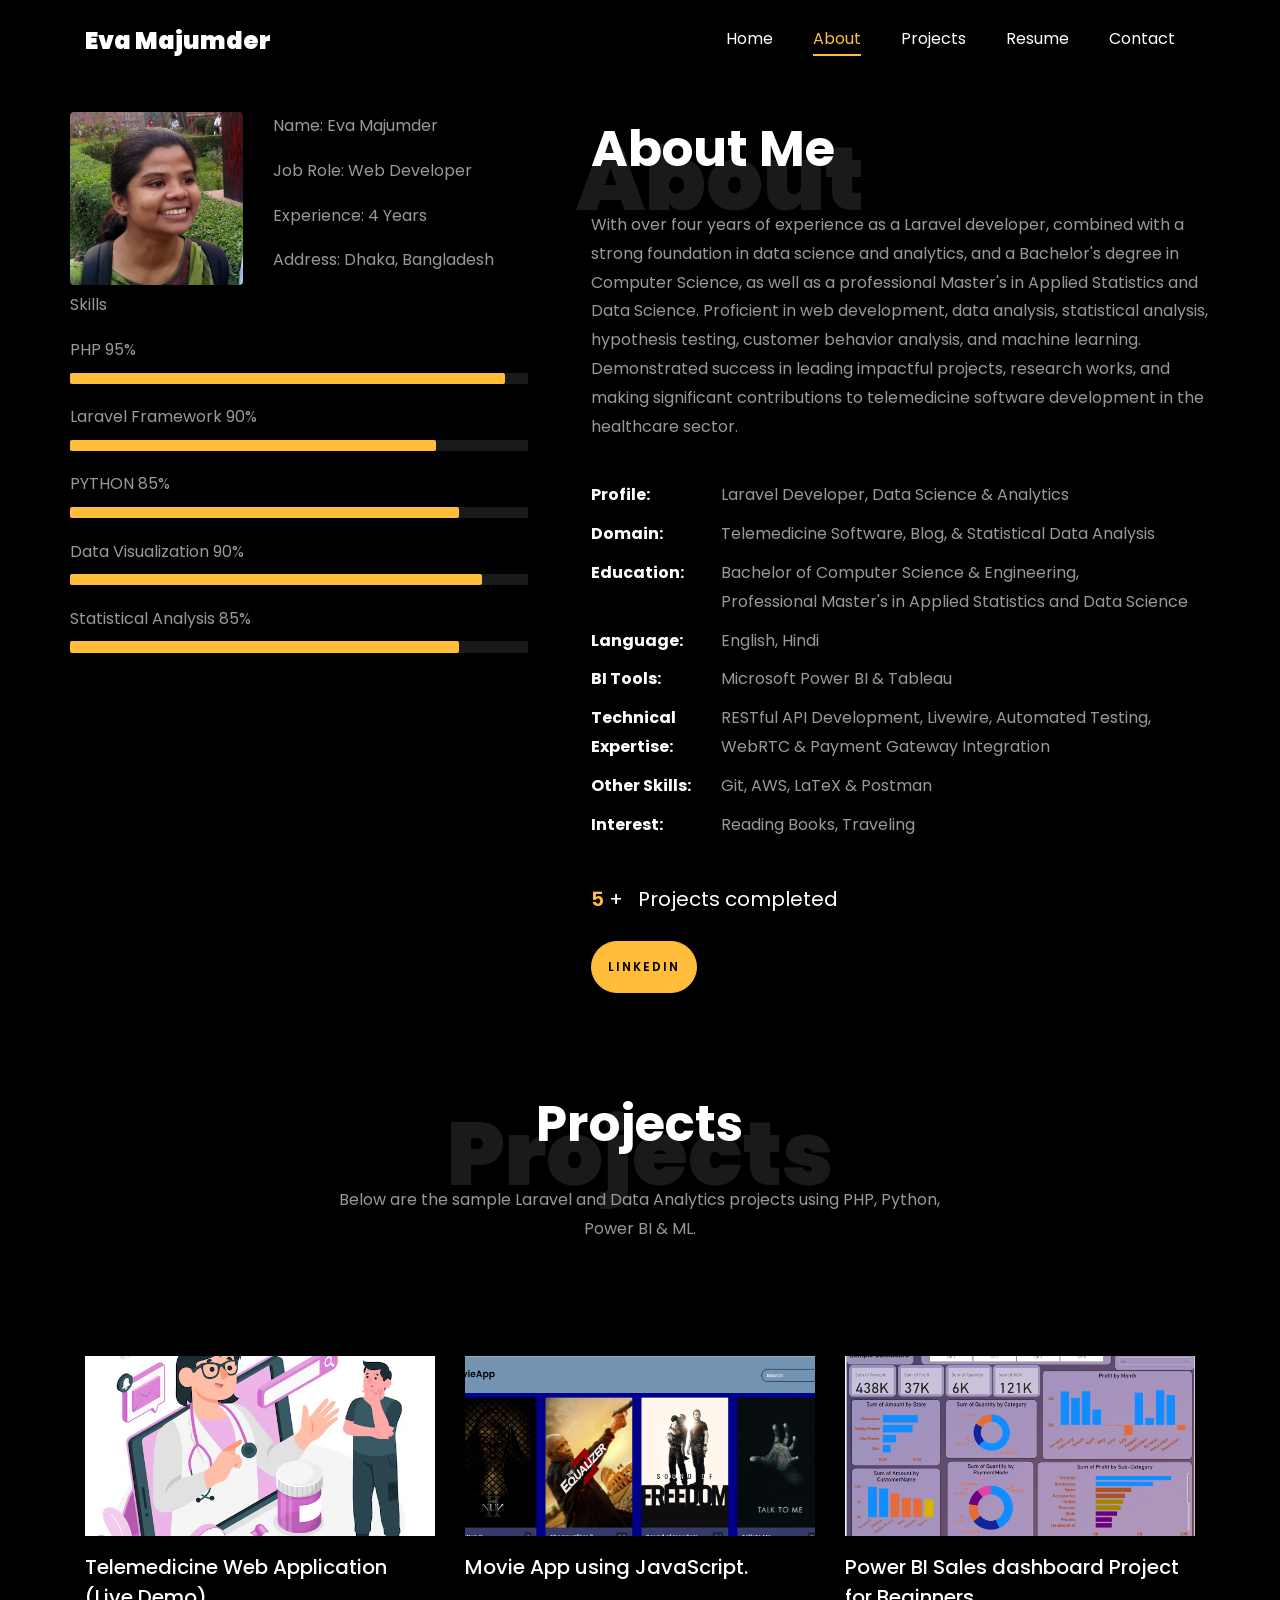
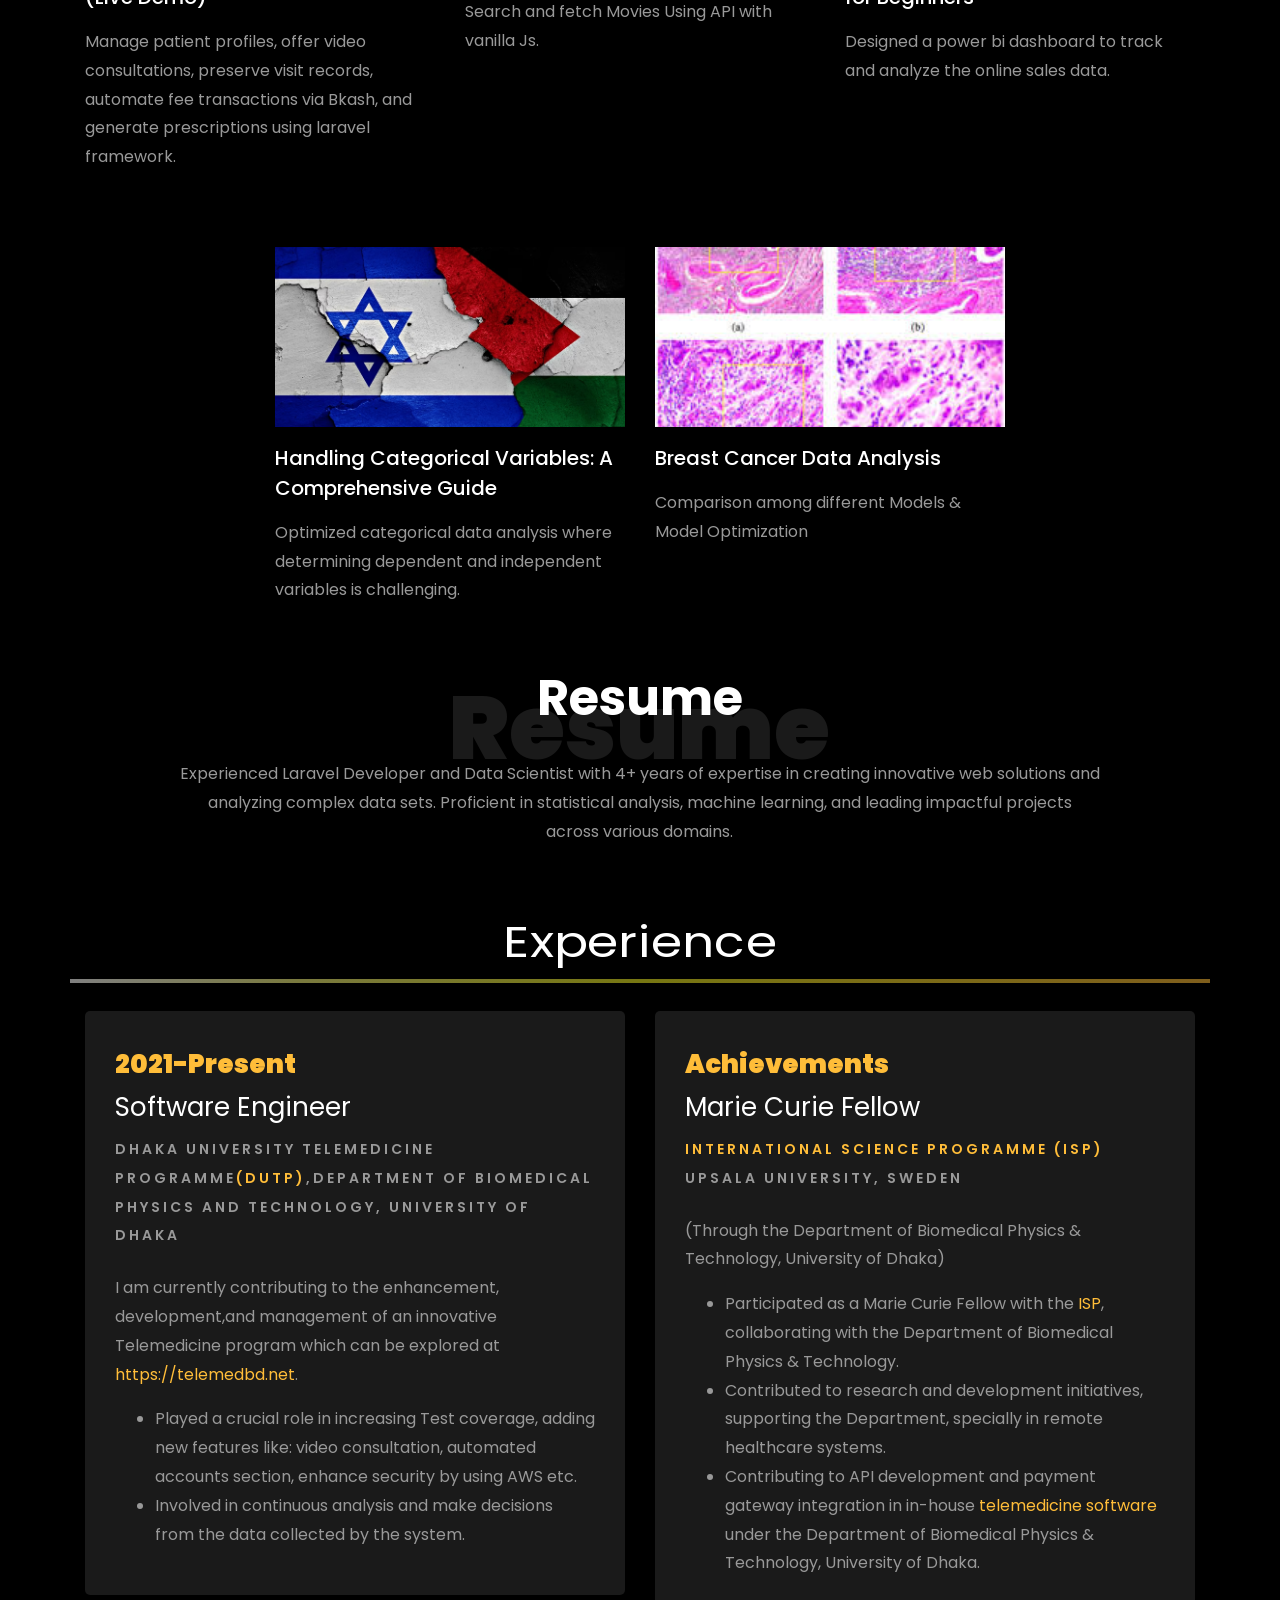
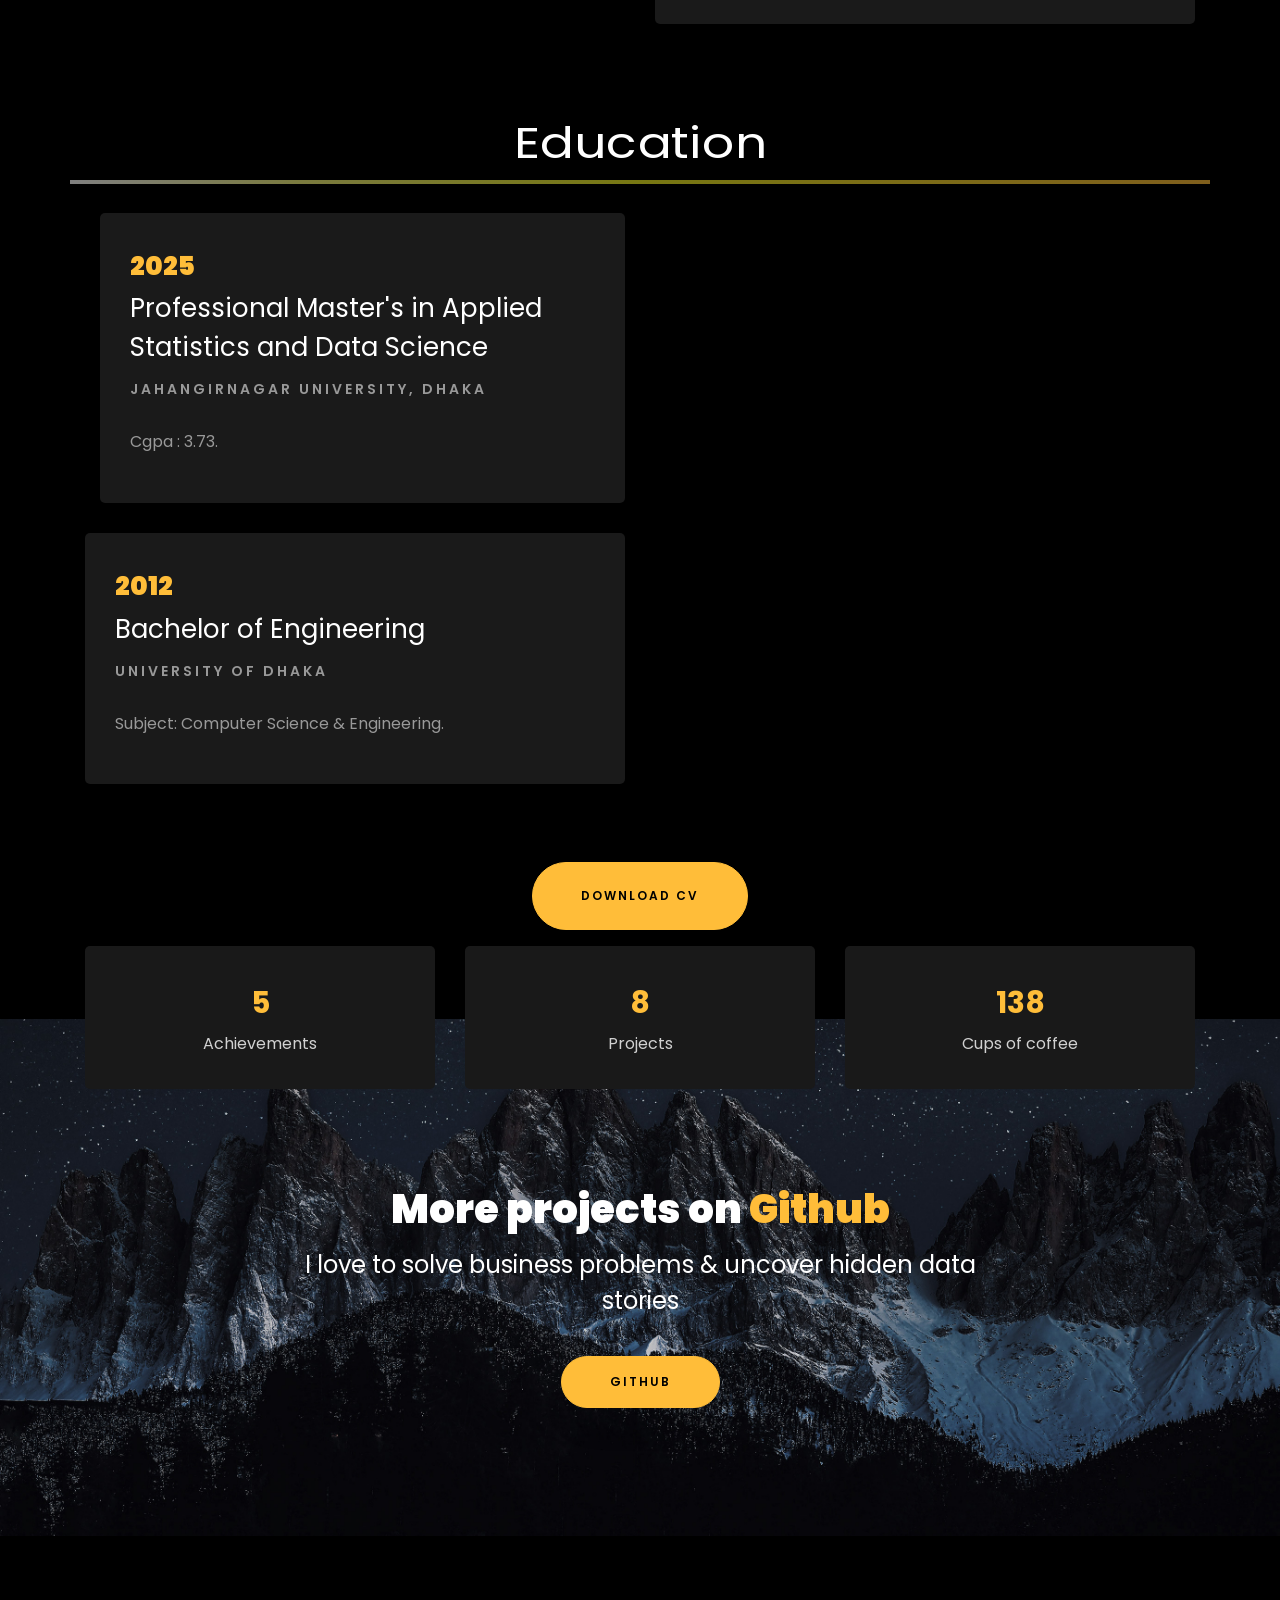
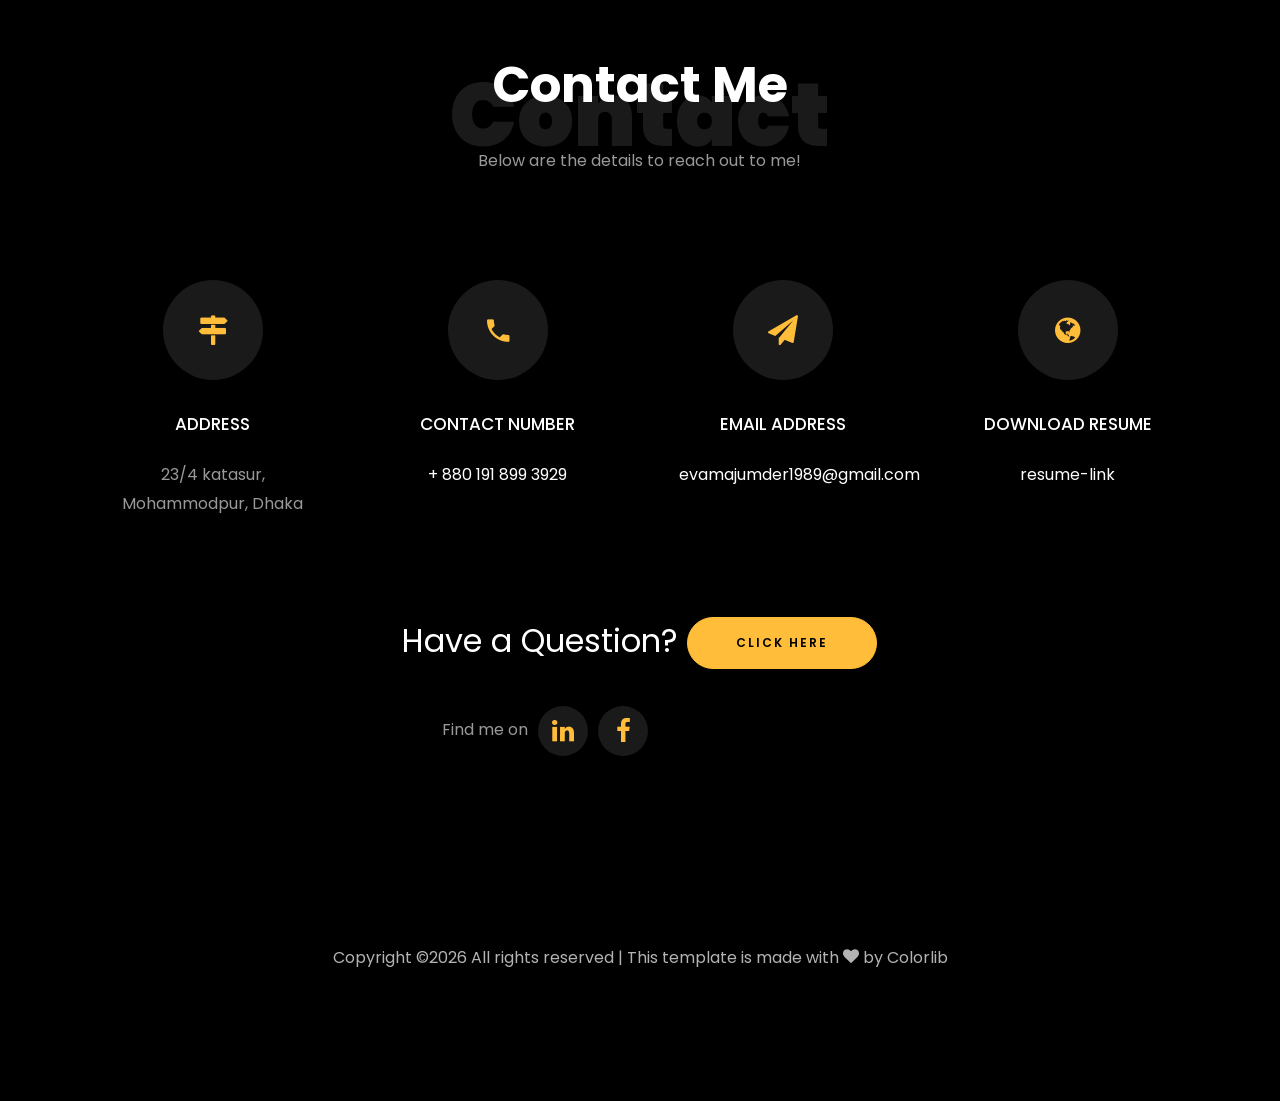
==== commit 626dda35: "Update index.html" ====
--- a/index.html
+++ b/index.html
@@ -418,7 +418,14 @@
 			<div class="underline"></div>
 		</div>
 		<br>
-		
+		        <div class="col-md-6">
+    				<div class="resume-wrap ftco-animate">
+    					<span class="date">2025</span>
+    					<h2>Professional Master's in Applied Statistics and Data Science</h2>
+    					<span class="position">Jahangirnagar University, Dhaka</span>
+						<p class="mt-4">Cgpa : 3.73.</p>
+    				</div>
+				</div>
 			<div class="row">
     			<div class="col-md-6">
     				<div class="resume-wrap ftco-animate">
@@ -429,14 +436,7 @@
     				</div>
     			</div>
 
-    			<div class="col-md-6">
-    				<div class="resume-wrap ftco-animate">
-    					<span class="date">2006</span>
-    					<h2>Higher Secondary School</h2>
-    					<span class="position">Sarda Sundori Mohila College, Faridpur</span>
-						<p class="mt-4">Group : Sciece.</p>
-    				</div>
-				</div>
+    			
     		</div>
 
     		<div class="row justify-content-center mt-5">
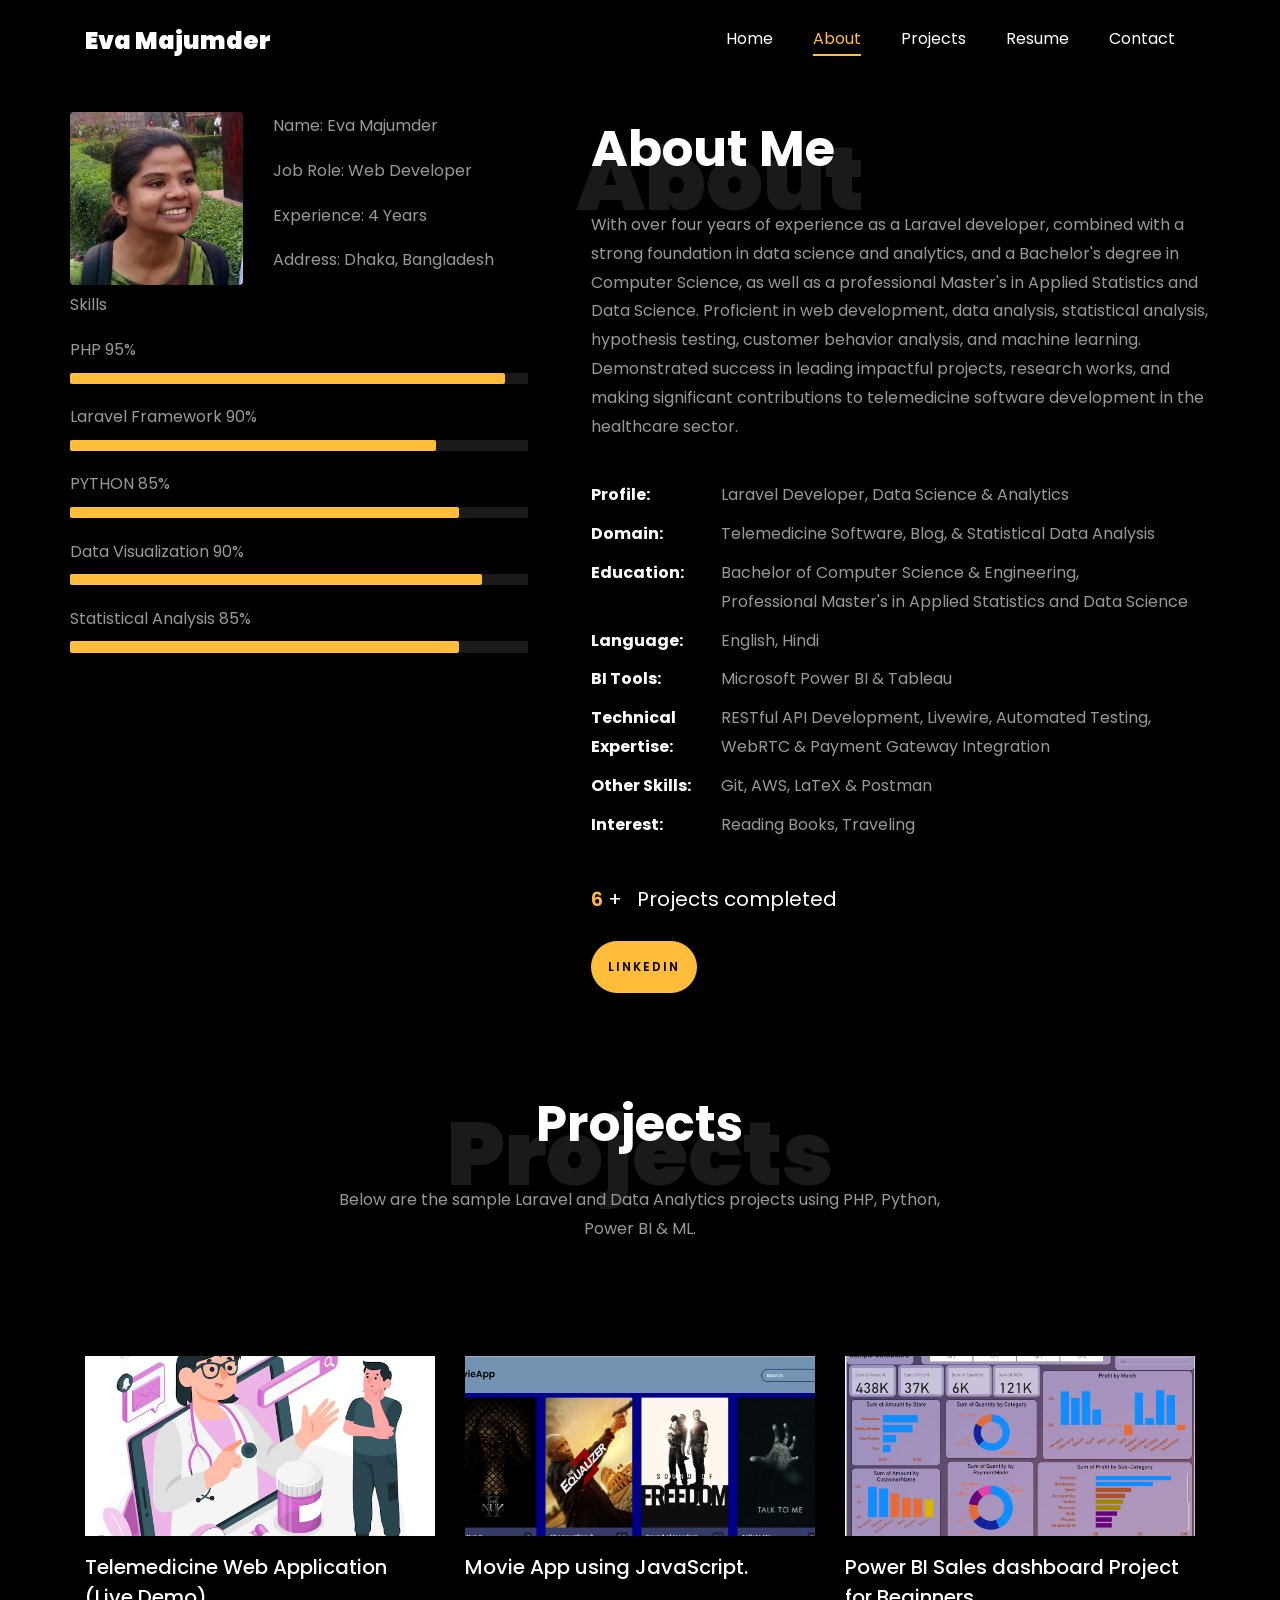
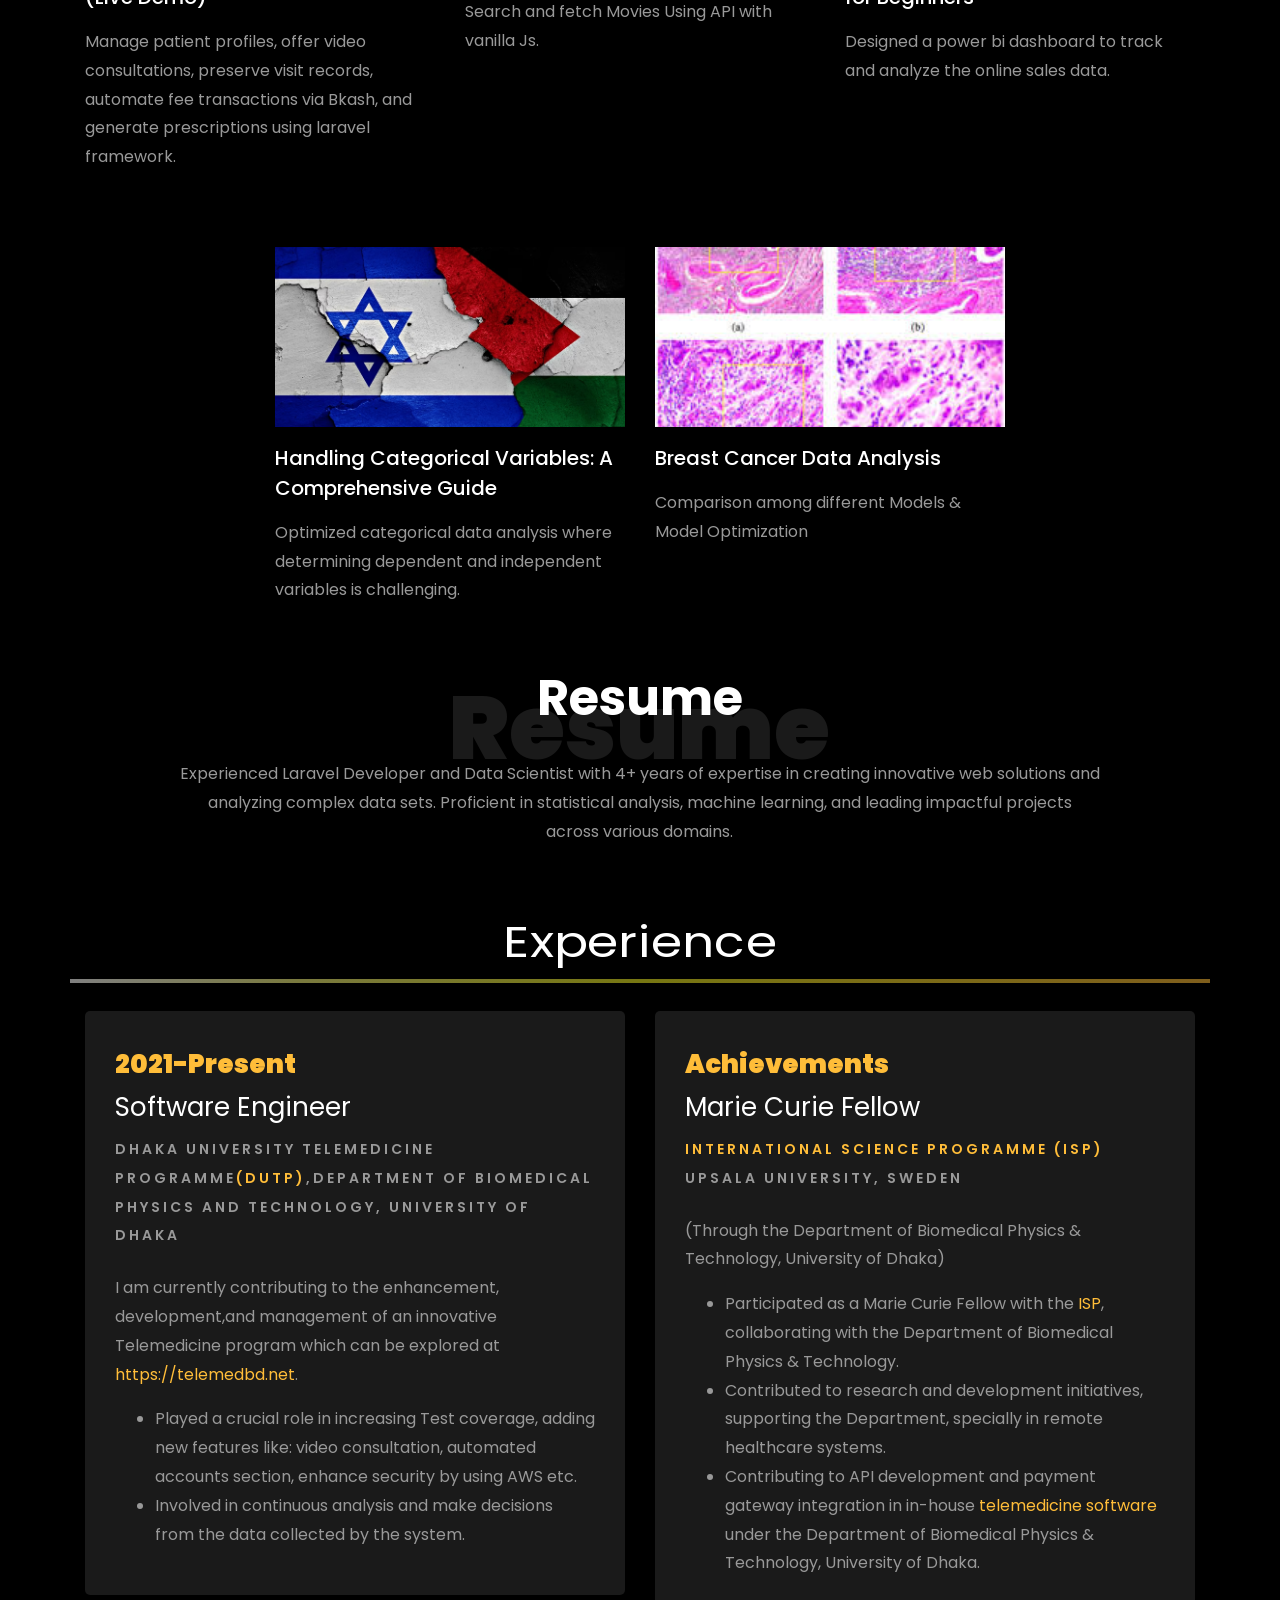
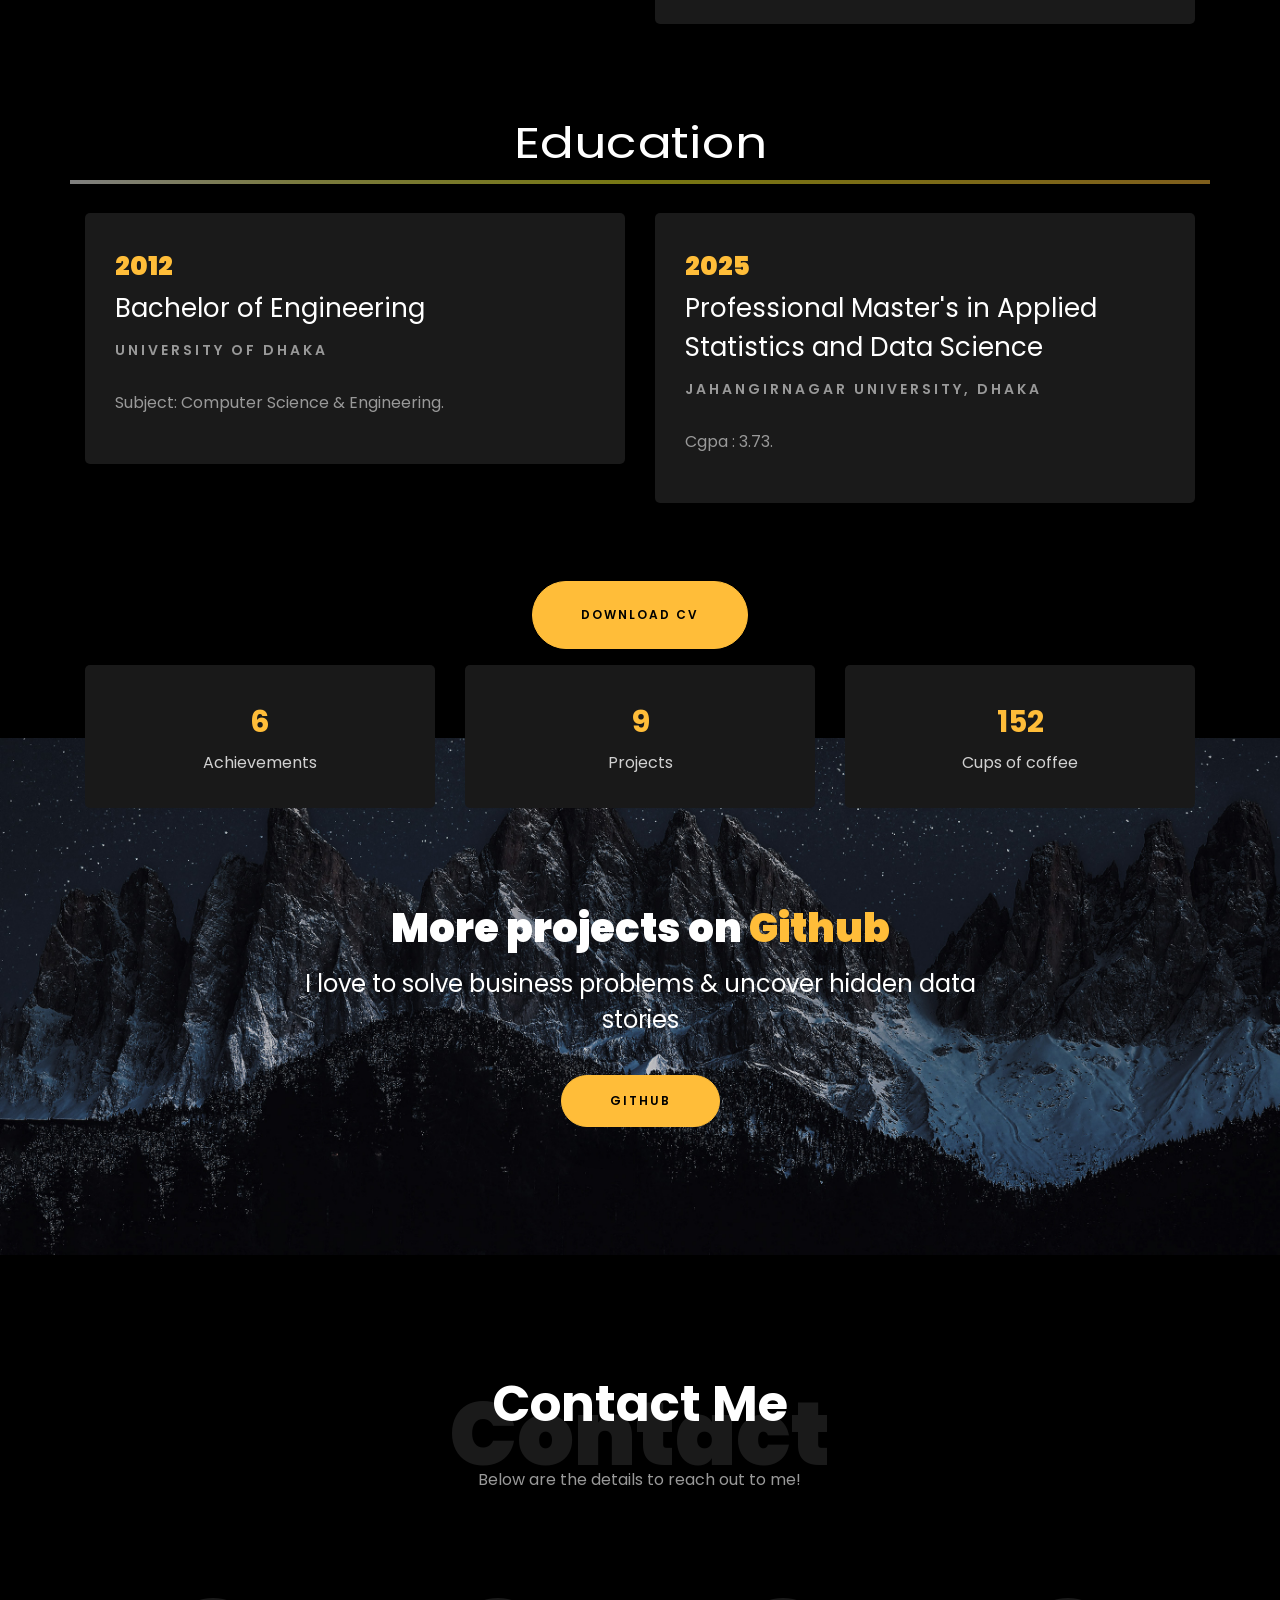
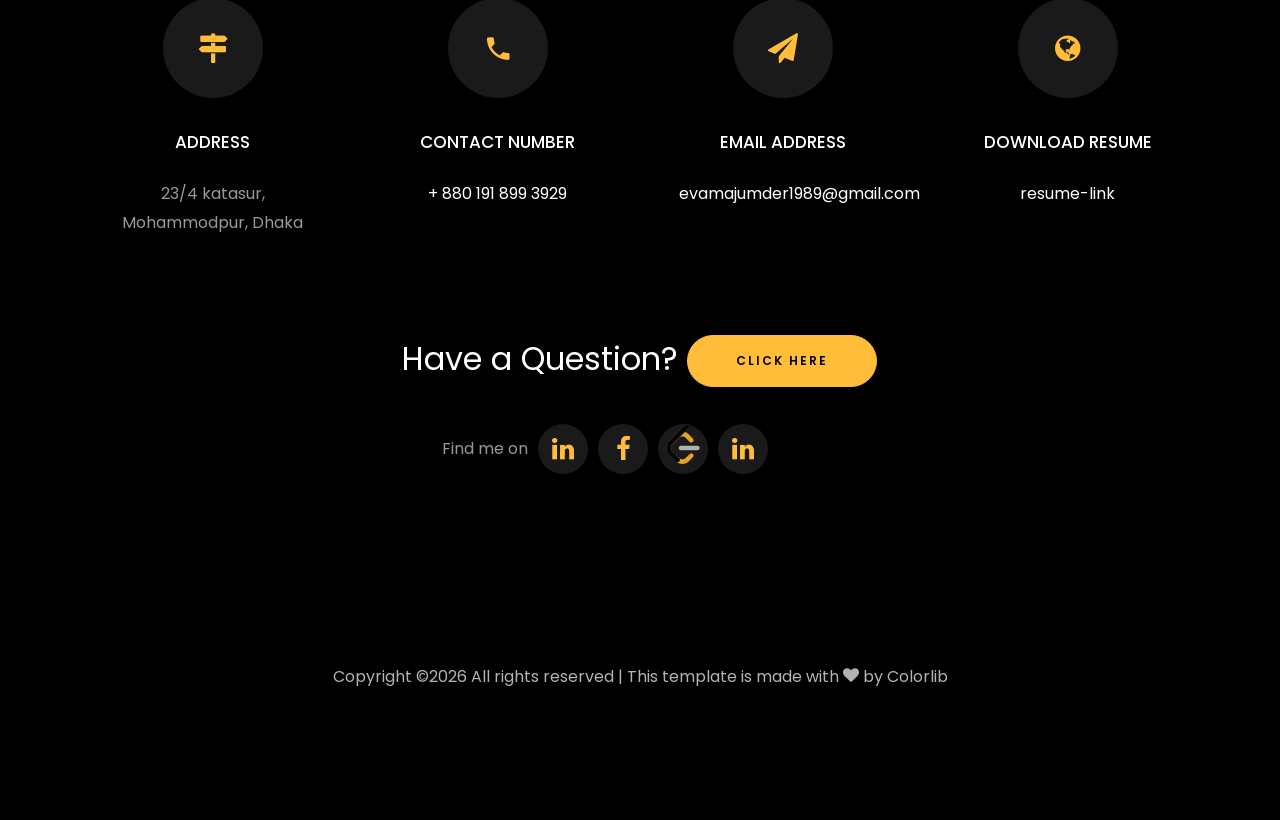
==== commit 0b11a812: "Update index.html" ====
--- a/index.html
+++ b/index.html
@@ -418,14 +418,7 @@
 			<div class="underline"></div>
 		</div>
 		<br>
-		        <div class="col-md-6">
-    				<div class="resume-wrap ftco-animate">
-    					<span class="date">2025</span>
-    					<h2>Professional Master's in Applied Statistics and Data Science</h2>
-    					<span class="position">Jahangirnagar University, Dhaka</span>
-						<p class="mt-4">Cgpa : 3.73.</p>
-    				</div>
-				</div>
+	
 			<div class="row">
     			<div class="col-md-6">
     				<div class="resume-wrap ftco-animate">
@@ -435,6 +428,14 @@
     					<p class="mt-4">Subject: Computer Science & Engineering.</p>
     				</div>
     			</div>
+				<div class="col-md-6">
+    				<div class="resume-wrap ftco-animate">
+    					<span class="date">2025</span>
+    					<h2>Professional Master's in Applied Statistics and Data Science</h2>
+    					<span class="position">Jahangirnagar University, Dhaka</span>
+						<p class="mt-4">Cgpa : 3.73.</p>
+    				</div>
+				</div>
 
     			
     		</div>
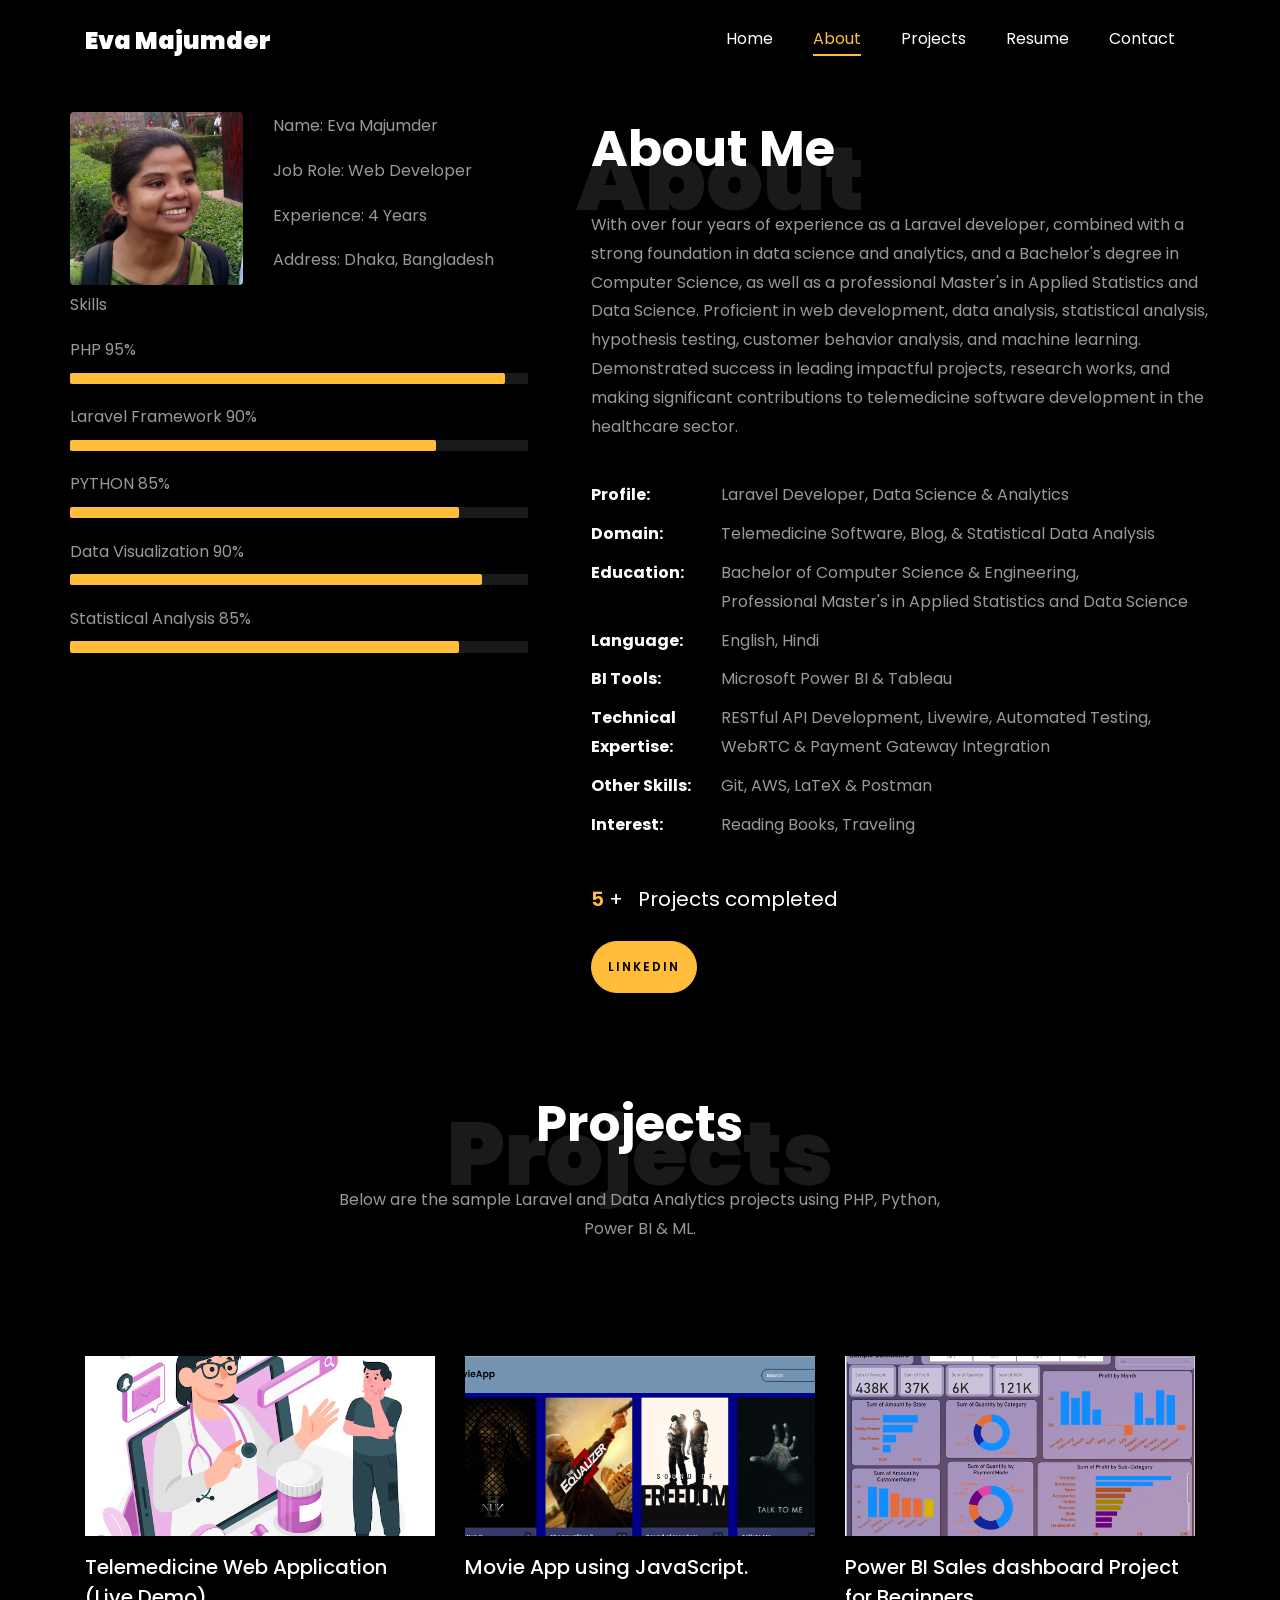
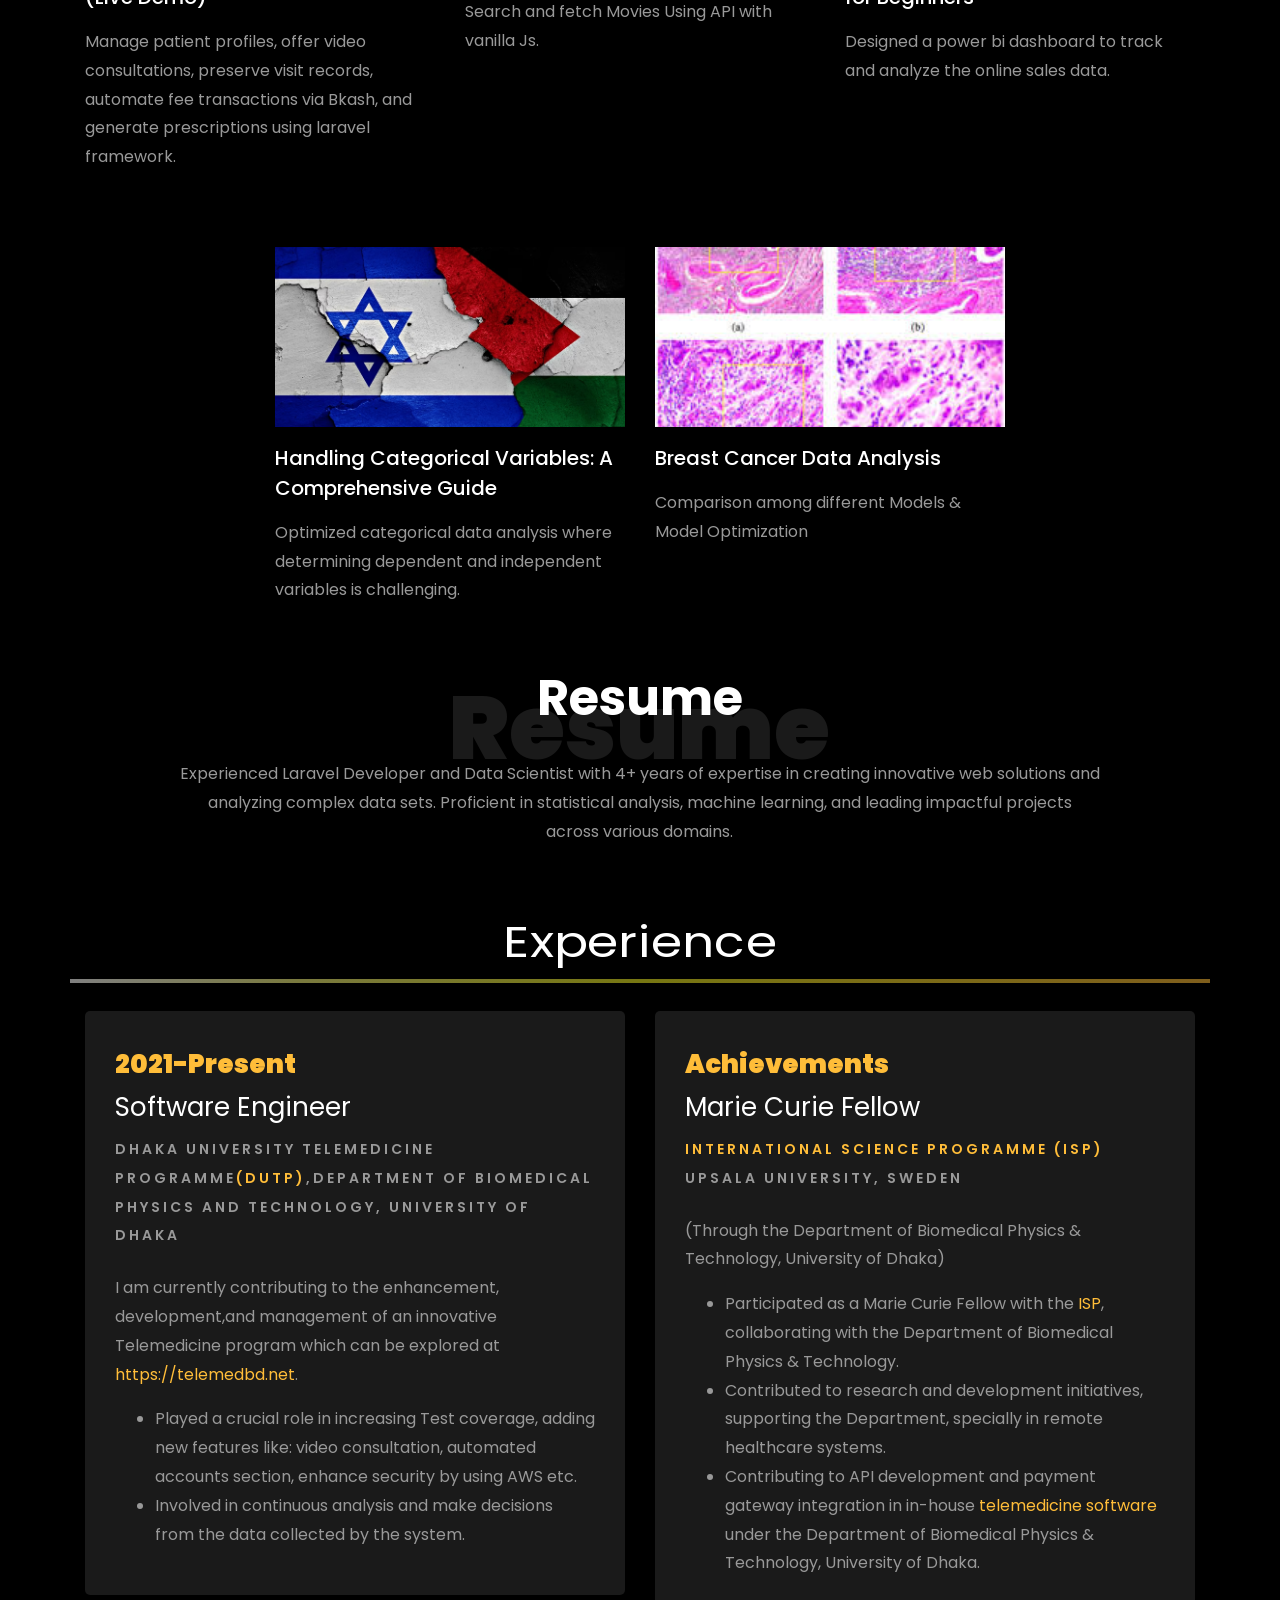
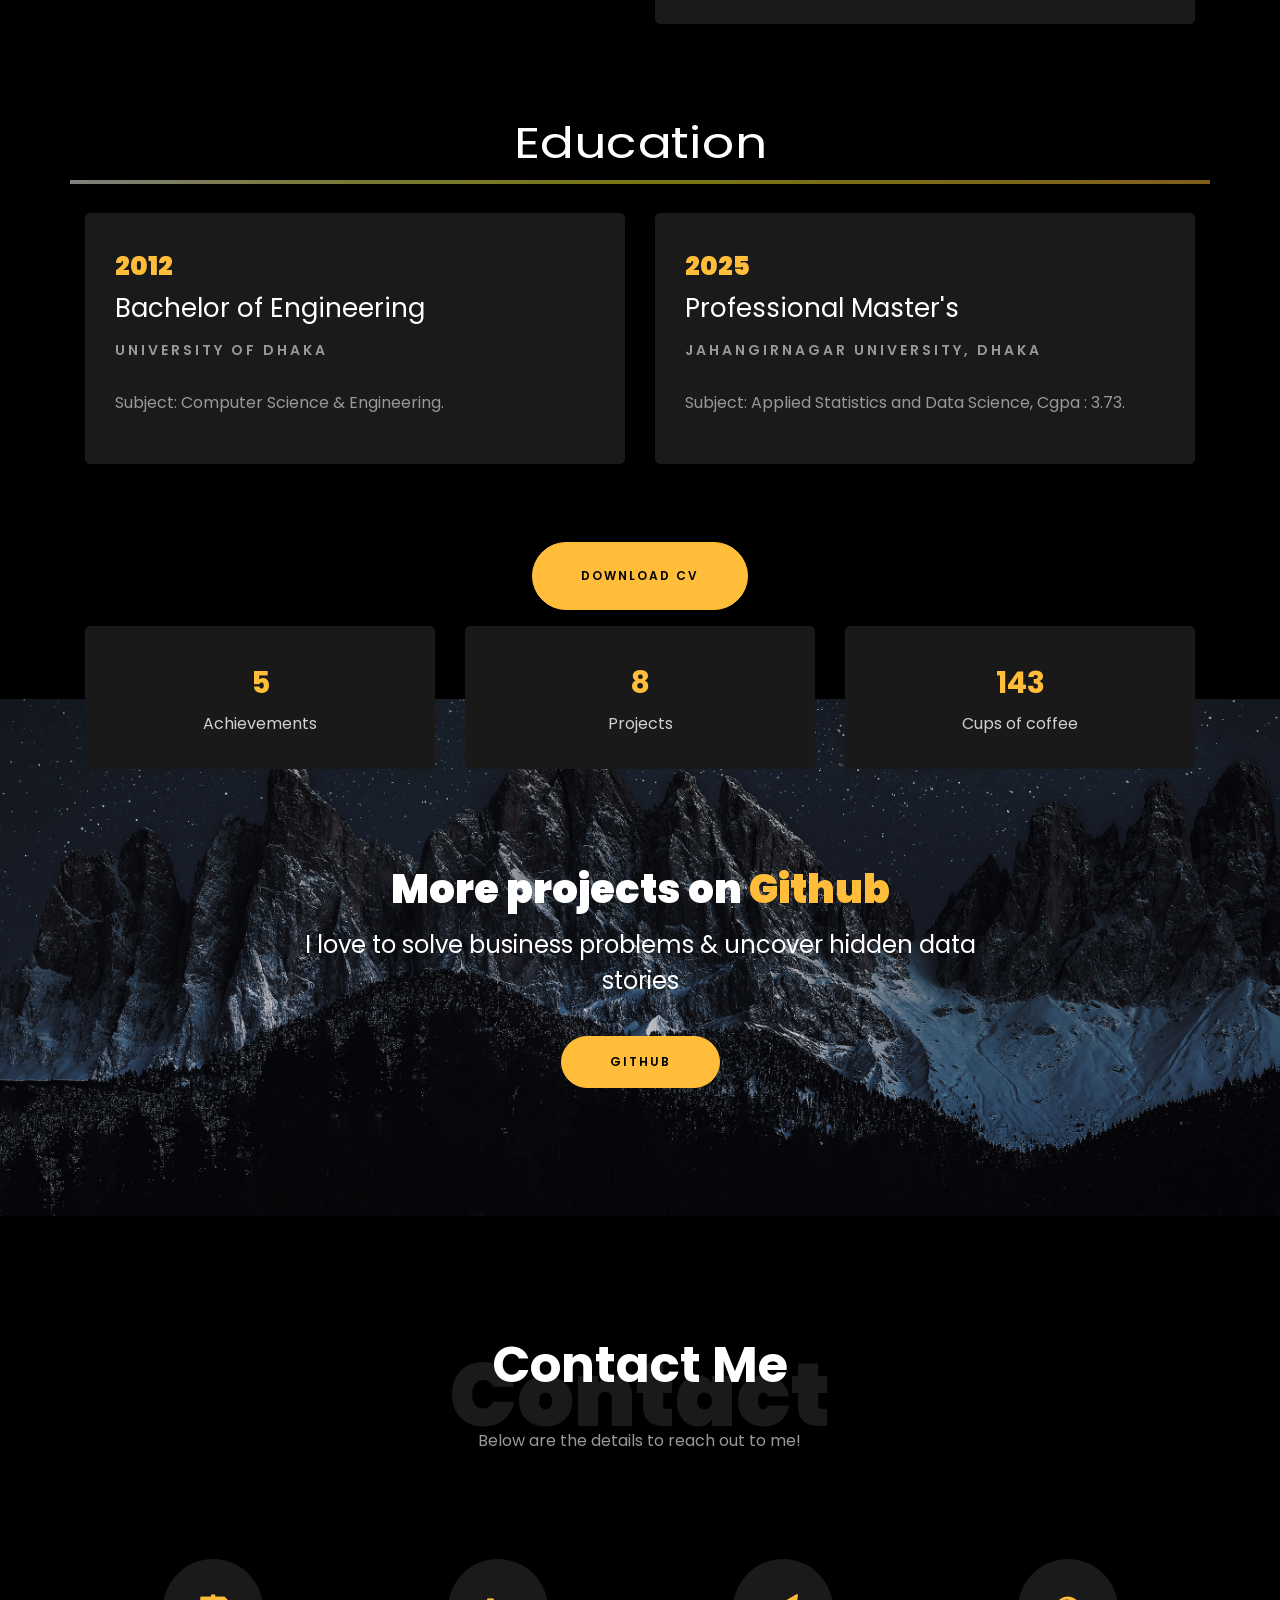
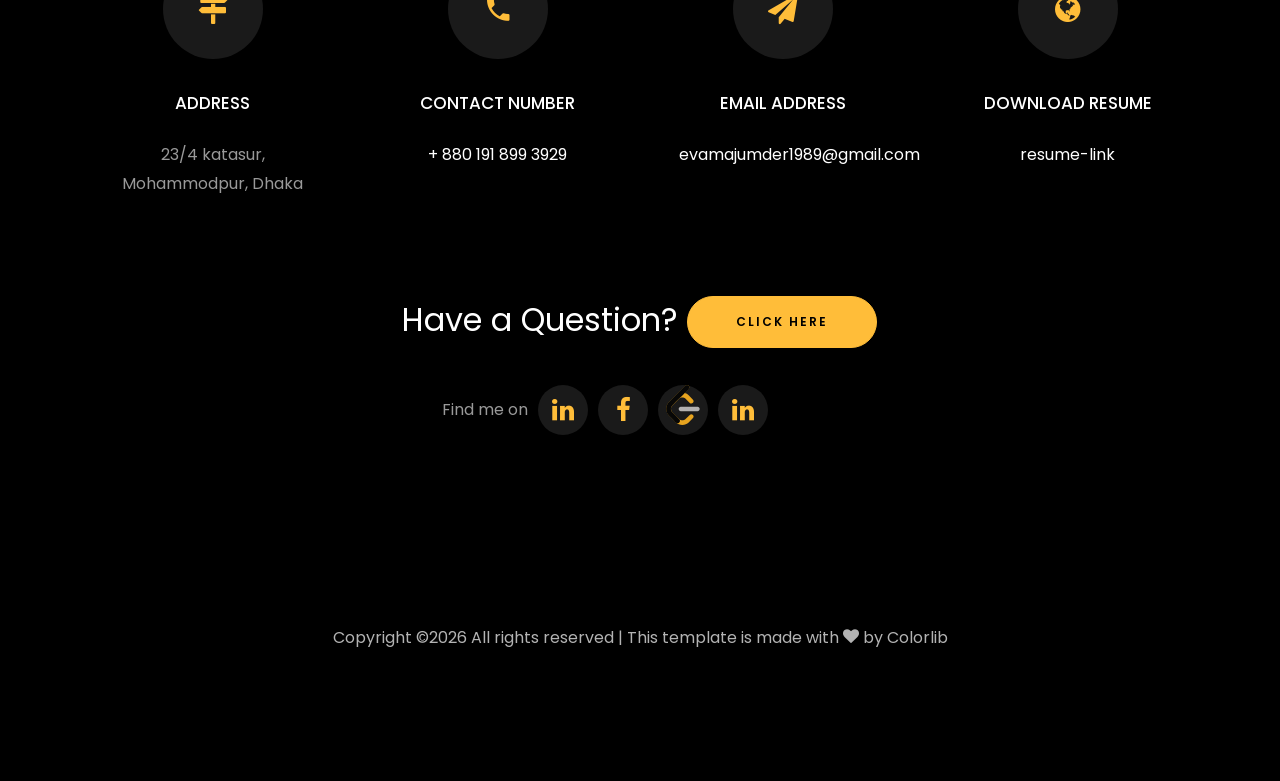
==== commit 2a384074: "Update index.html" ====
--- a/index.html
+++ b/index.html
@@ -431,9 +431,9 @@
 				<div class="col-md-6">
     				<div class="resume-wrap ftco-animate">
     					<span class="date">2025</span>
-    					<h2>Professional Master's in Applied Statistics and Data Science</h2>
+    					<h2>Professional Master's</h2>
     					<span class="position">Jahangirnagar University, Dhaka</span>
-						<p class="mt-4">Cgpa : 3.73.</p>
+						<p class="mt-4">Subject: Applied Statistics and Data Science, Cgpa : 3.73.</p>
     				</div>
 				</div>
 
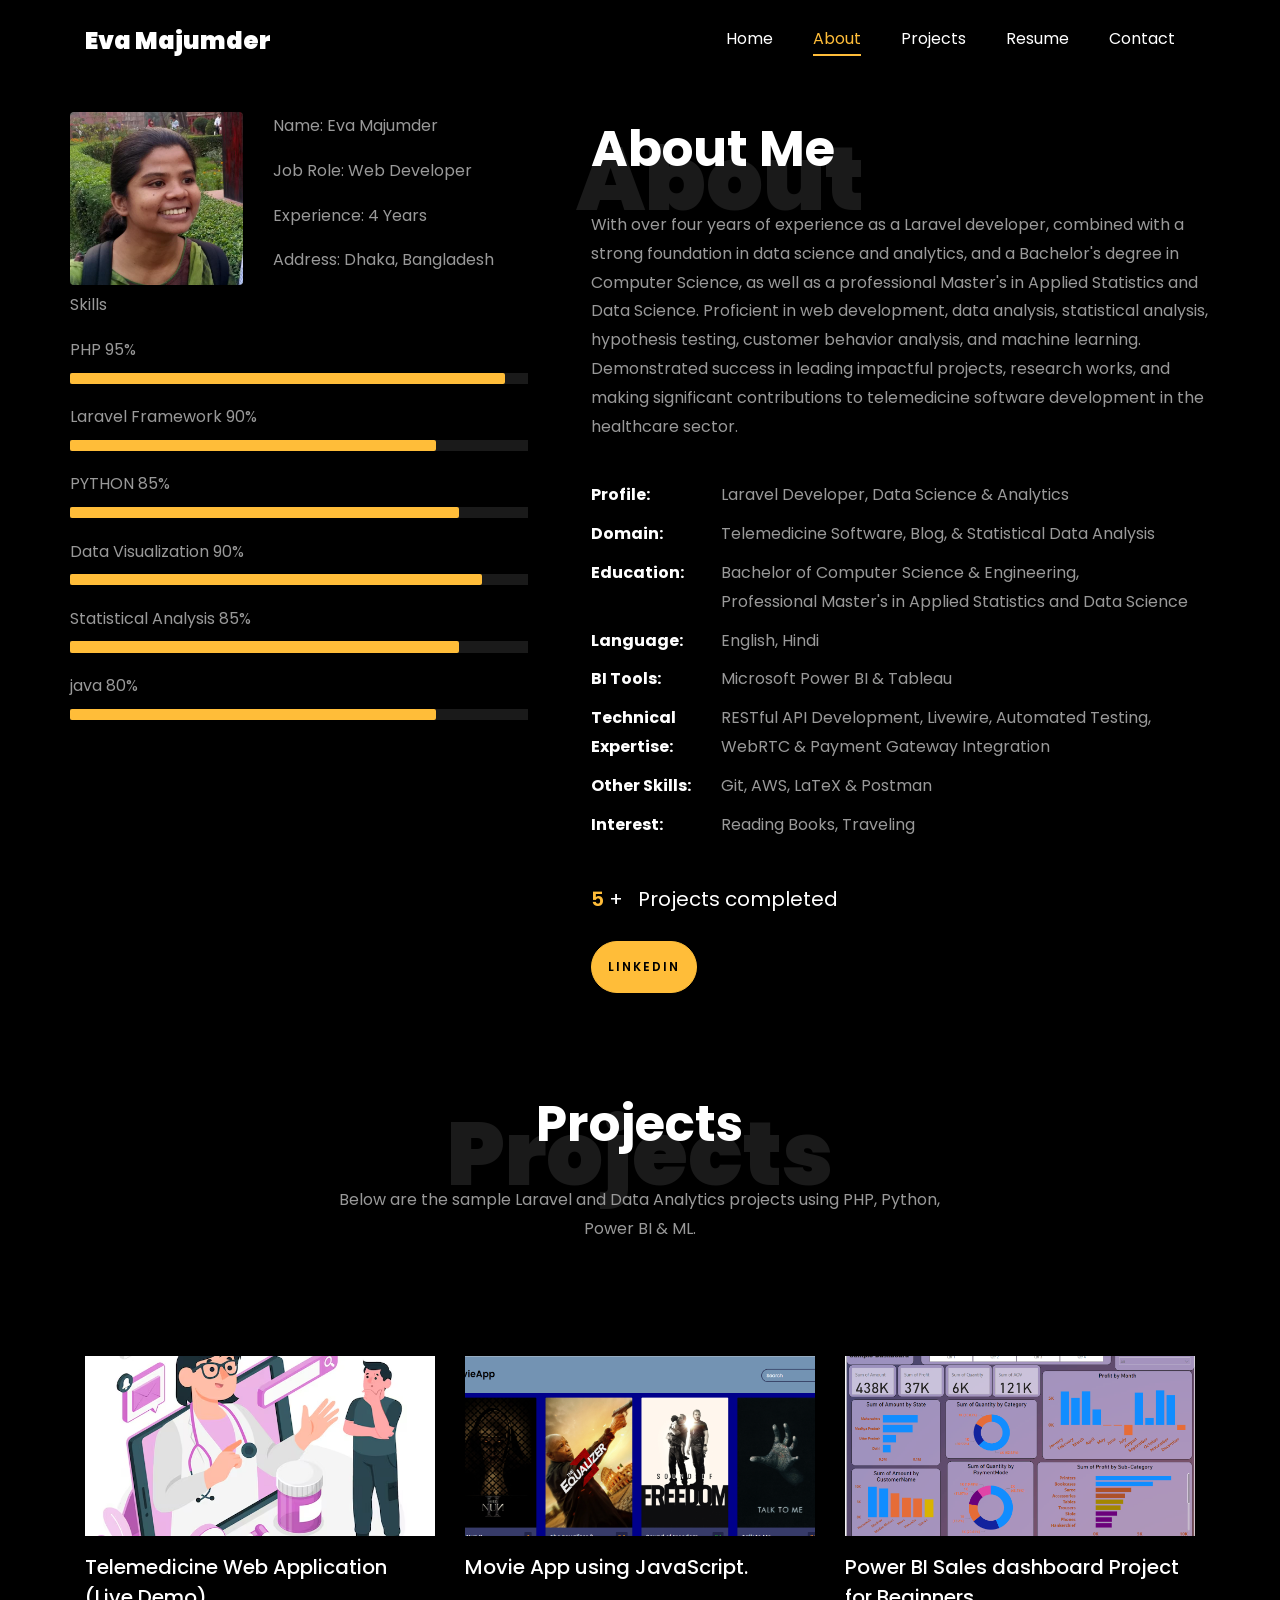
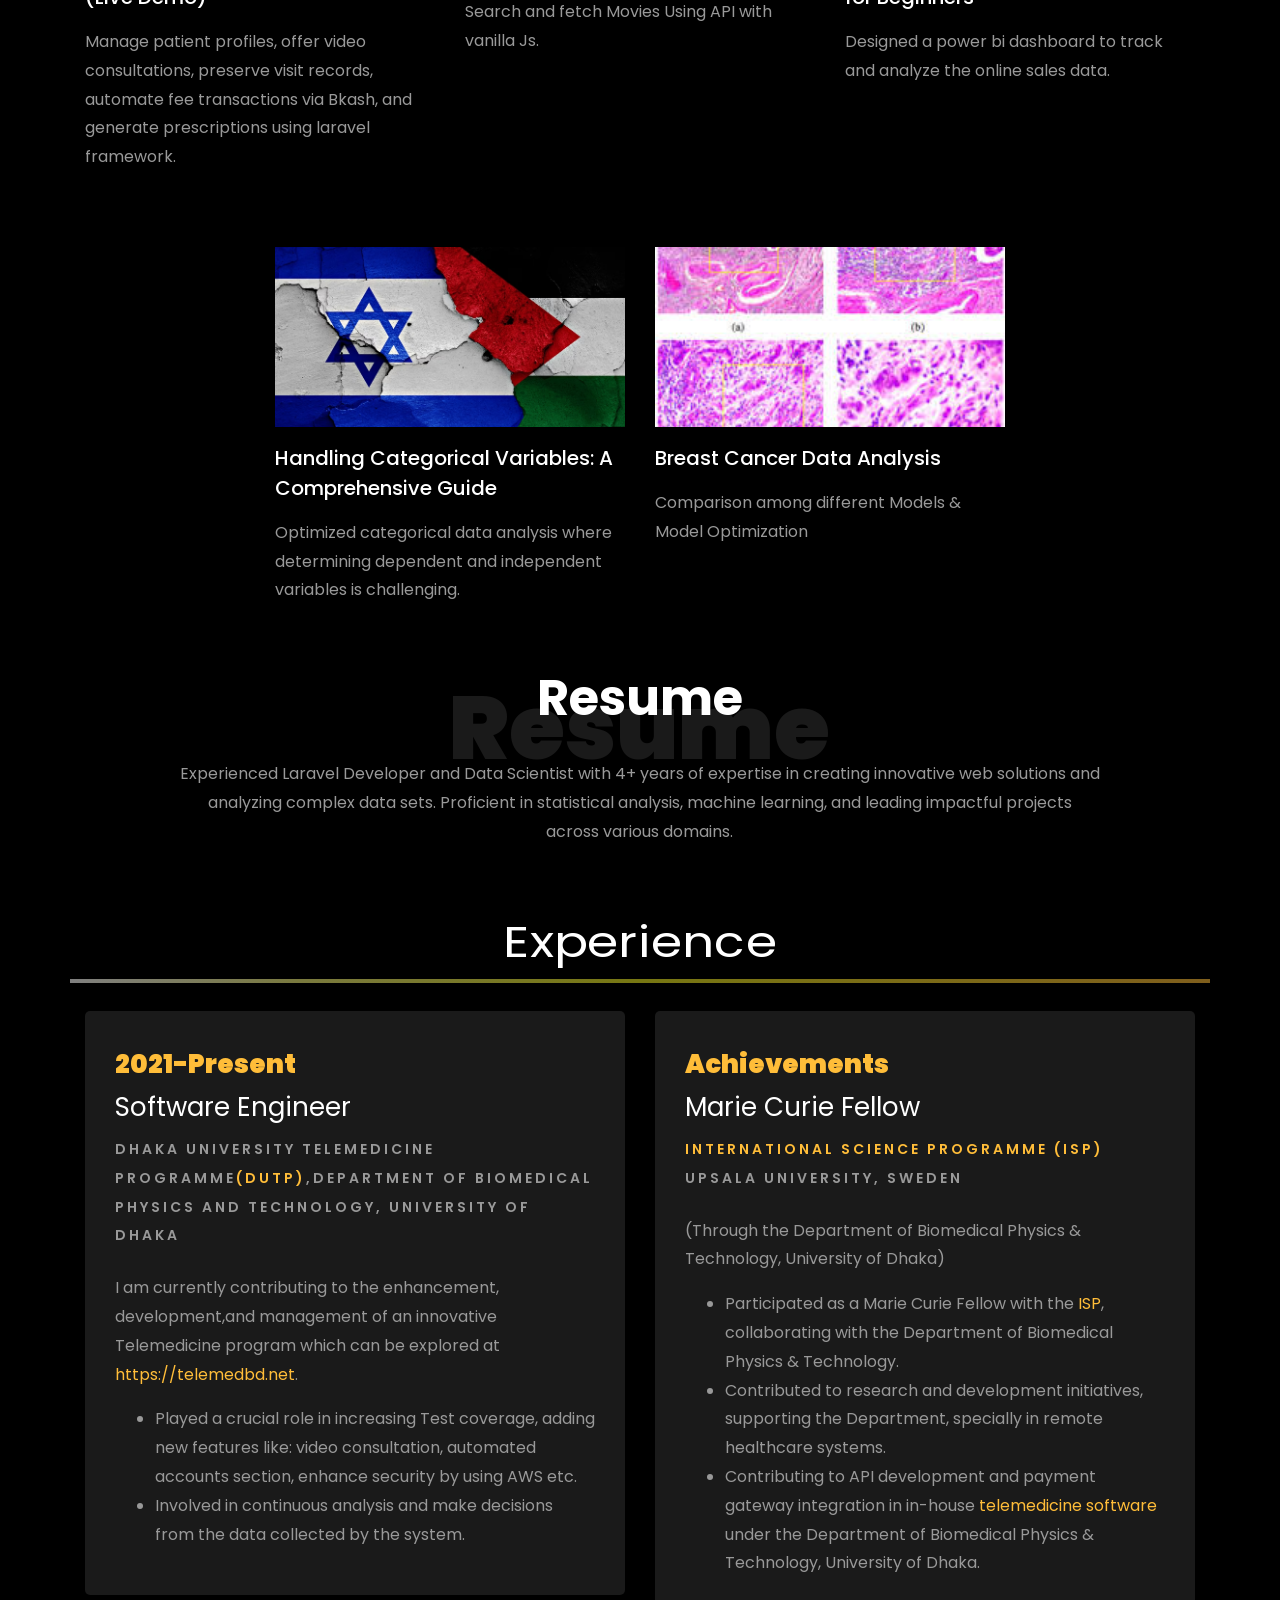
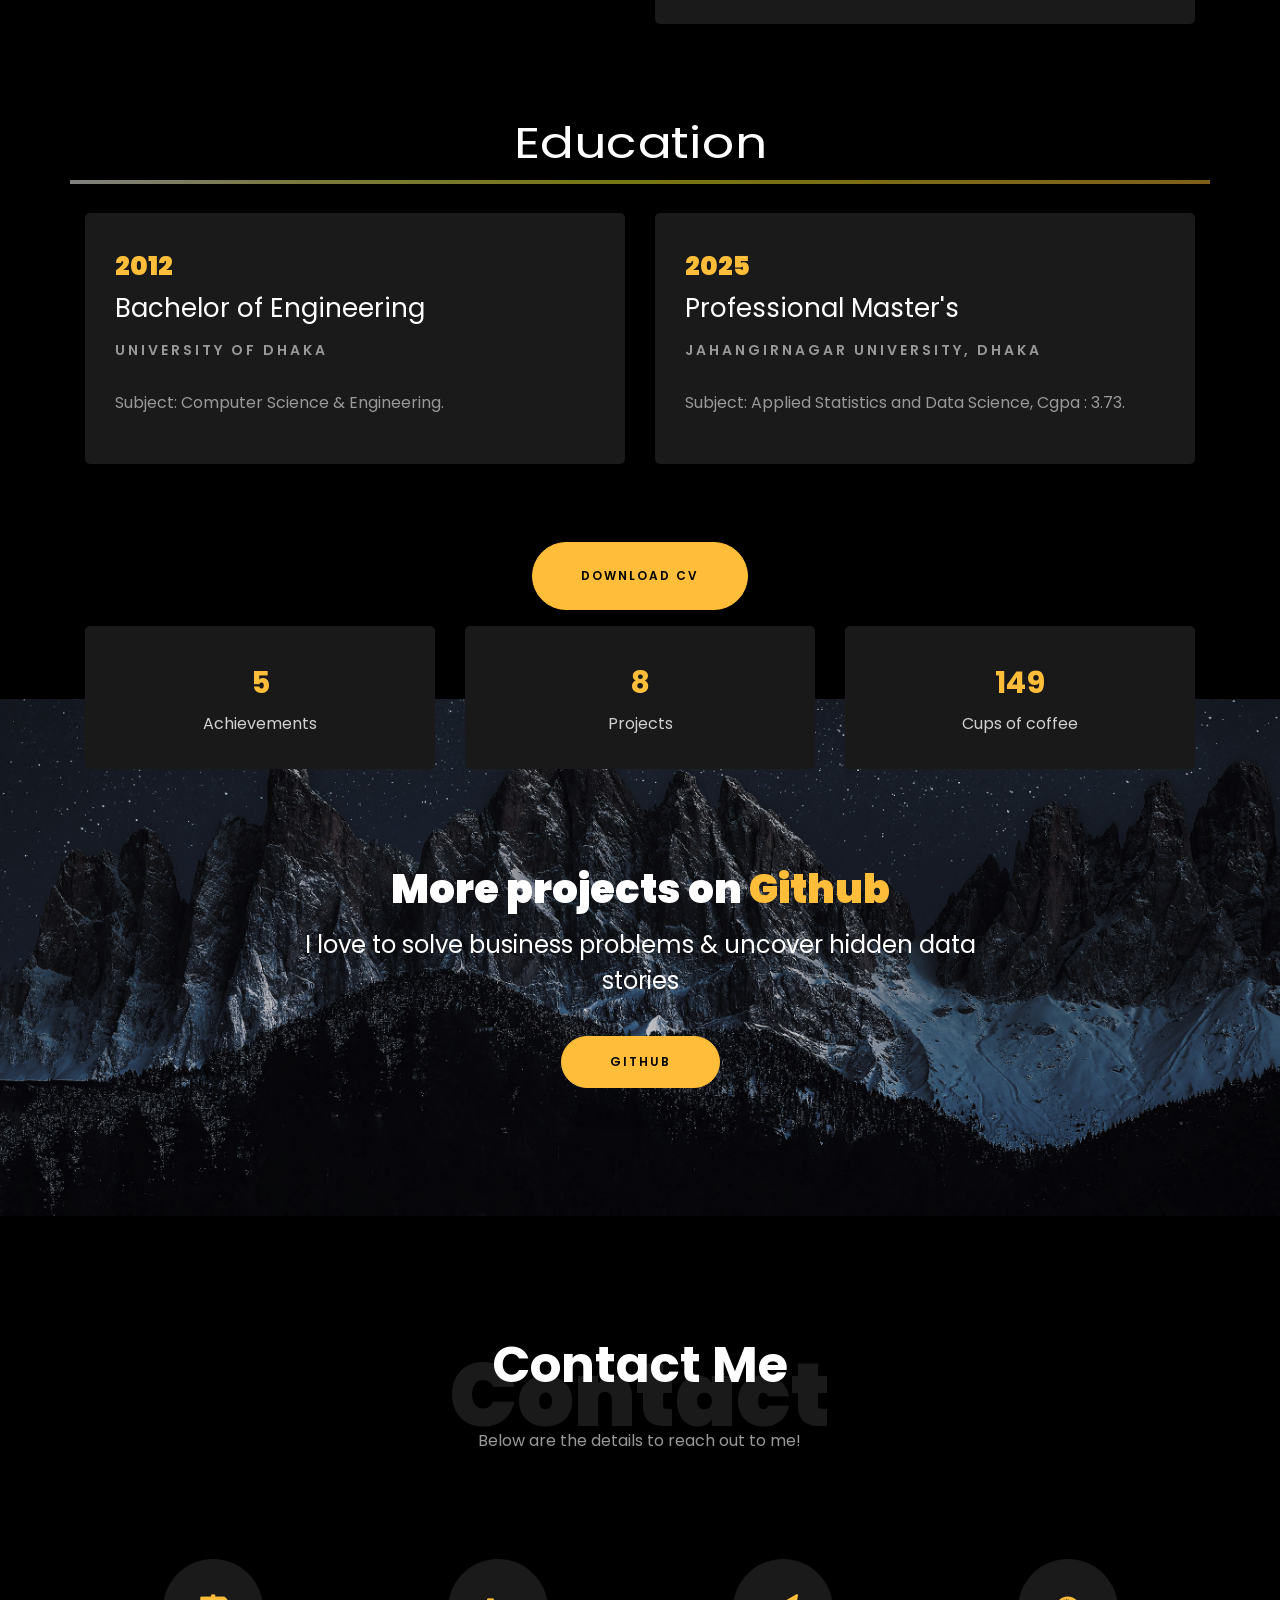
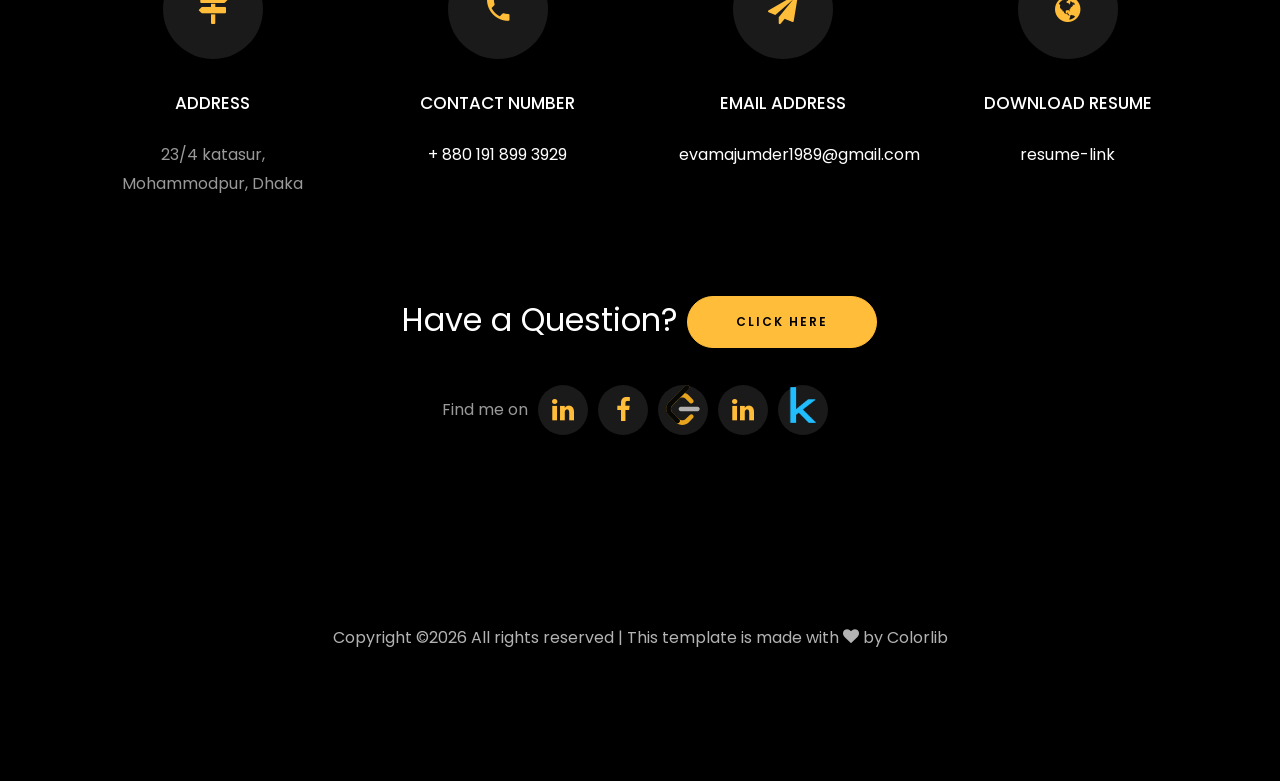
==== commit 1f0b4307: "Update index.html" ====
--- a/index.html
+++ b/index.html
@@ -215,6 +215,11 @@
 									<span>Statistical Analysis</span> <span class="pull-right">85%</span>
 									<div class="progress">
 										<div class="progress-bar" role="progressbar" style="width: 85%" aria-valuenow="85" aria-valuemin="0"
+											aria-valuemax="100"></div>
+									</div>
+									<span>java</span> <span class="pull-right">80%</span>
+									<div class="progress">
+										<div class="progress-bar" role="progressbar" style="width: 80%" aria-valuenow="85" aria-valuemin="0"
 											aria-valuemax="100"></div>
 									</div>
 								</div>
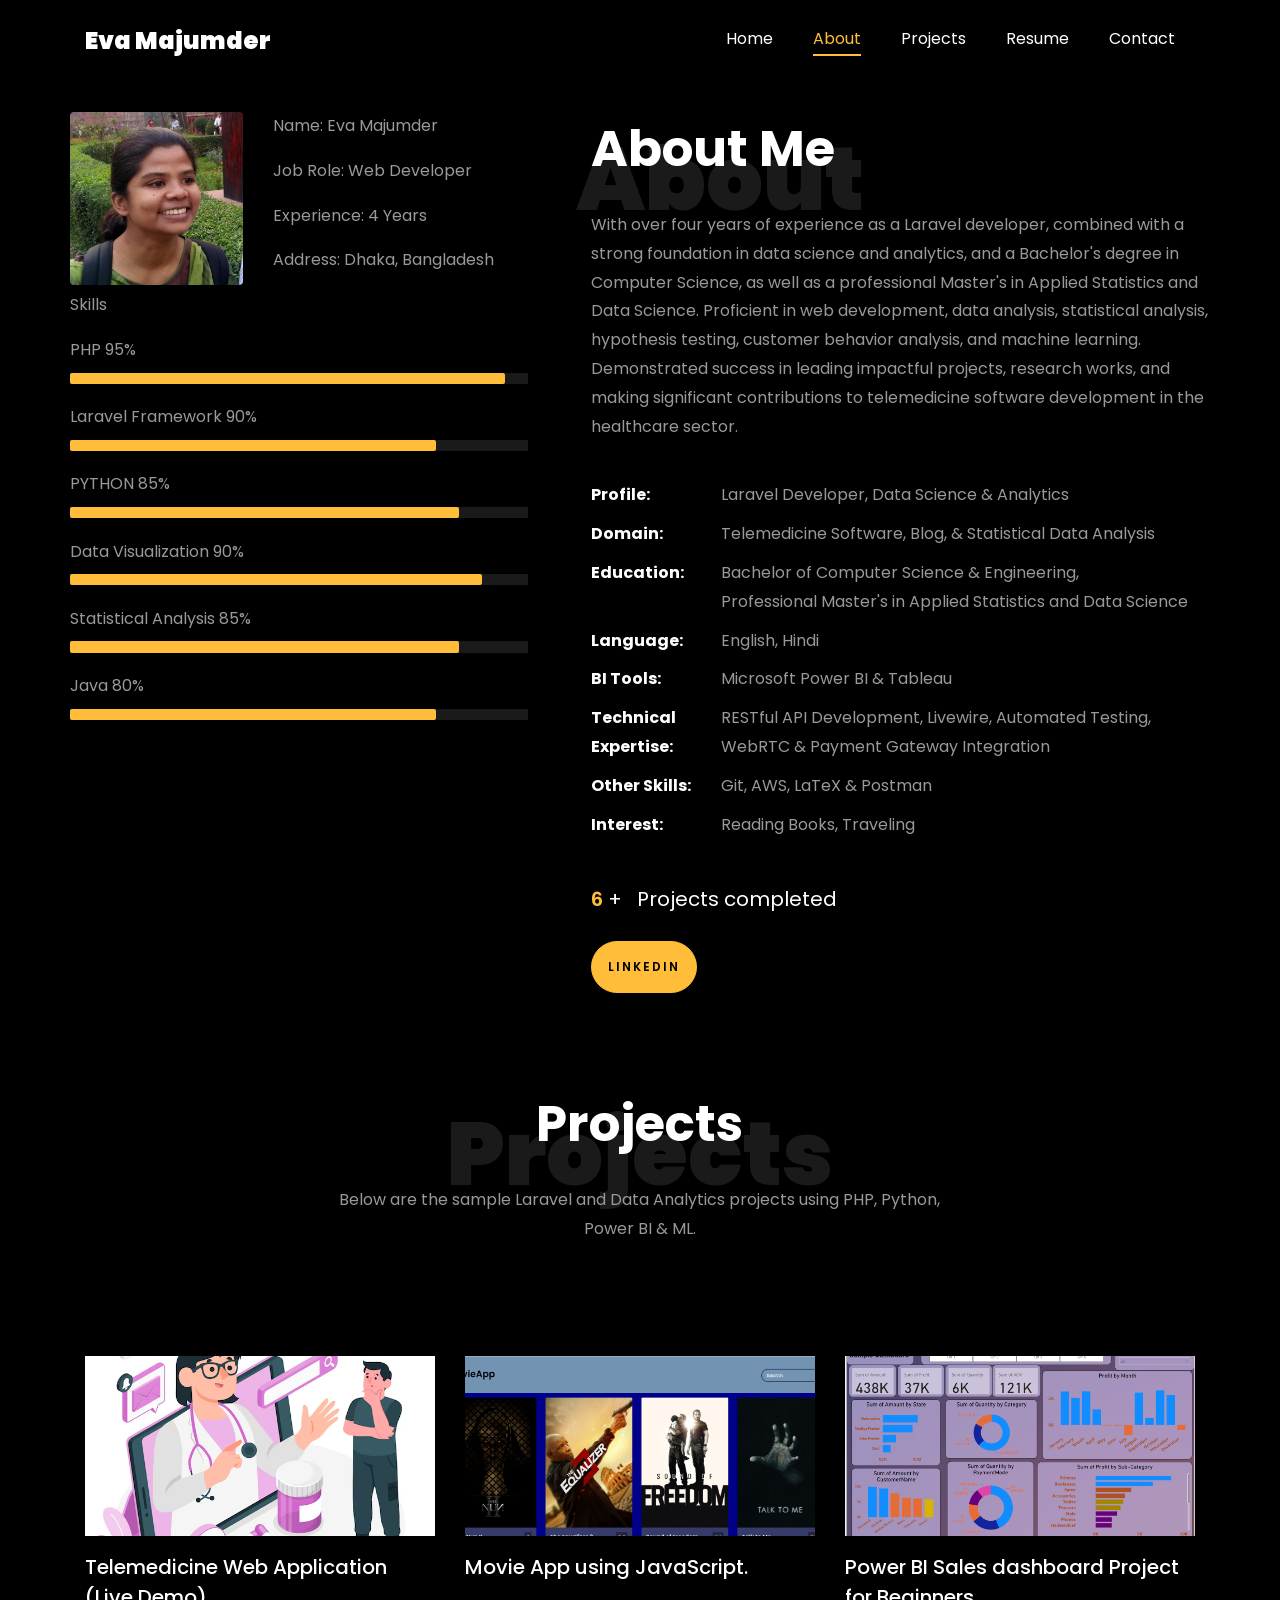
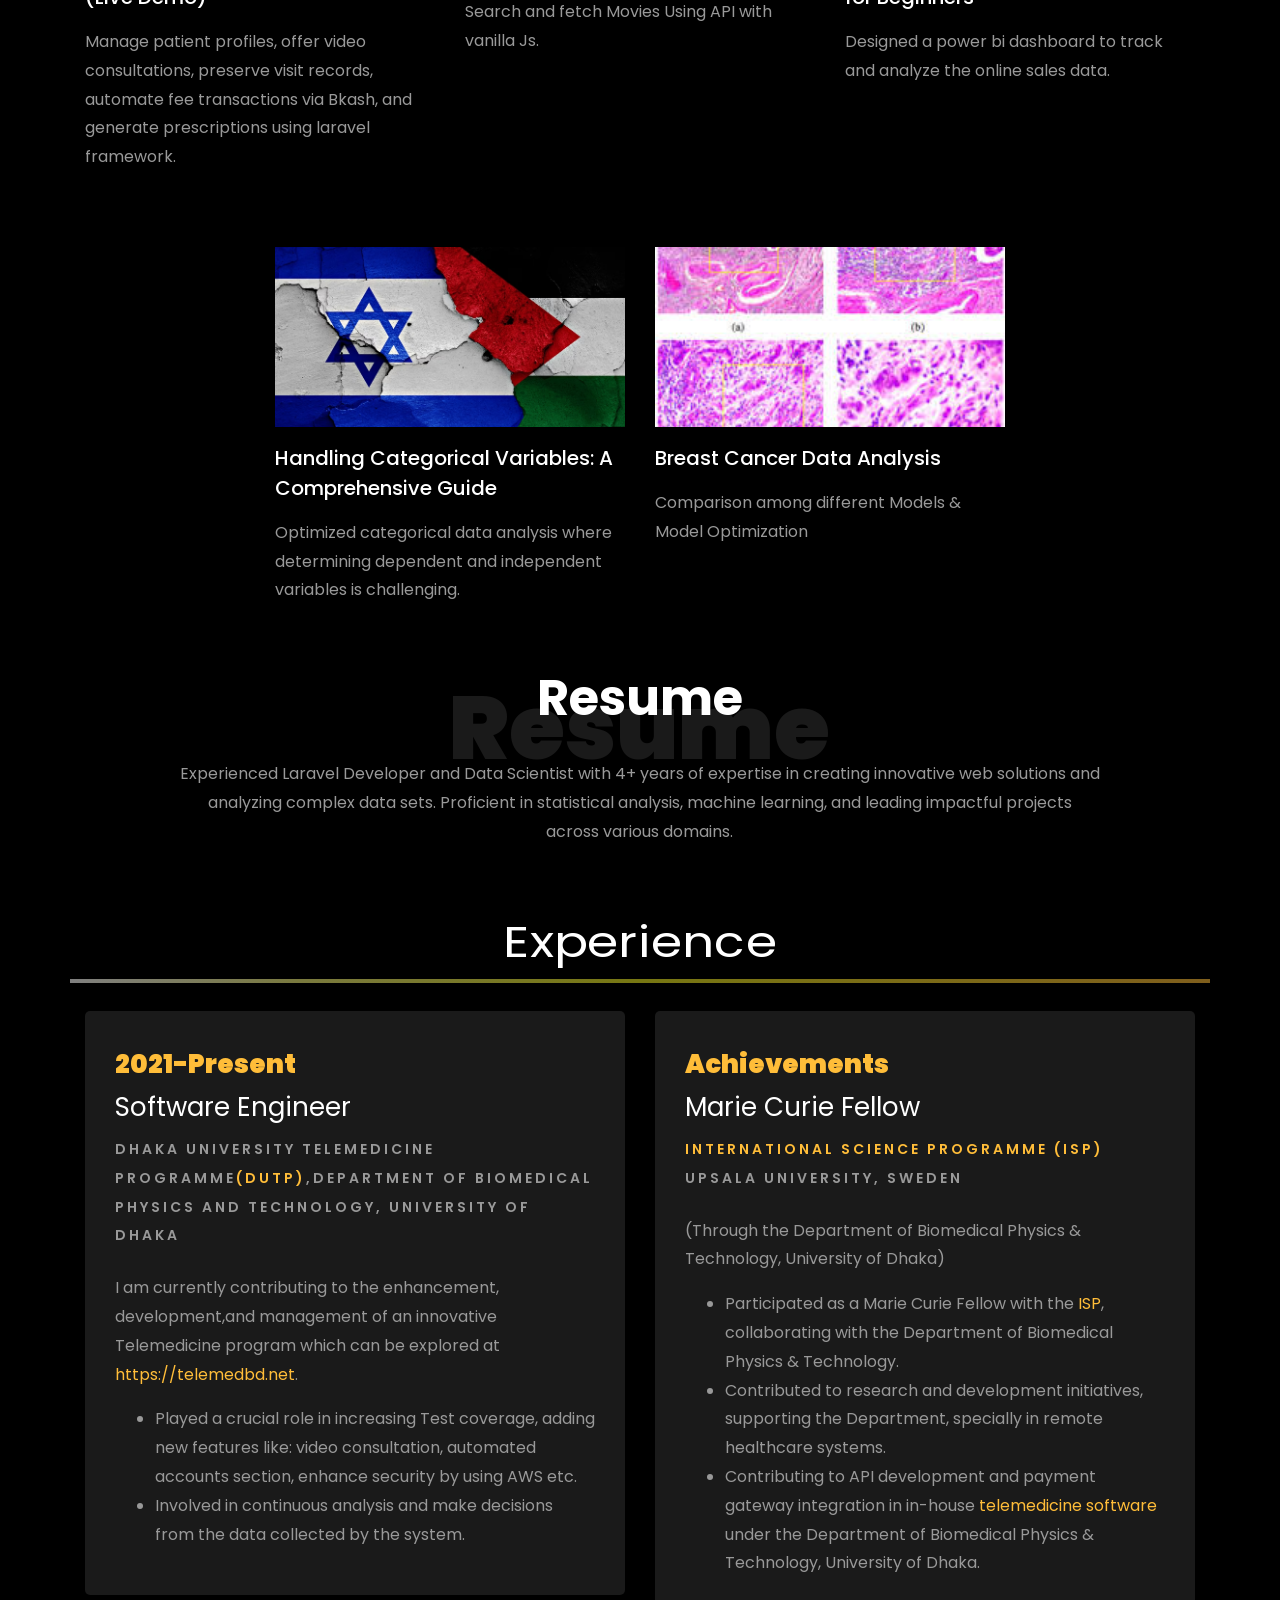
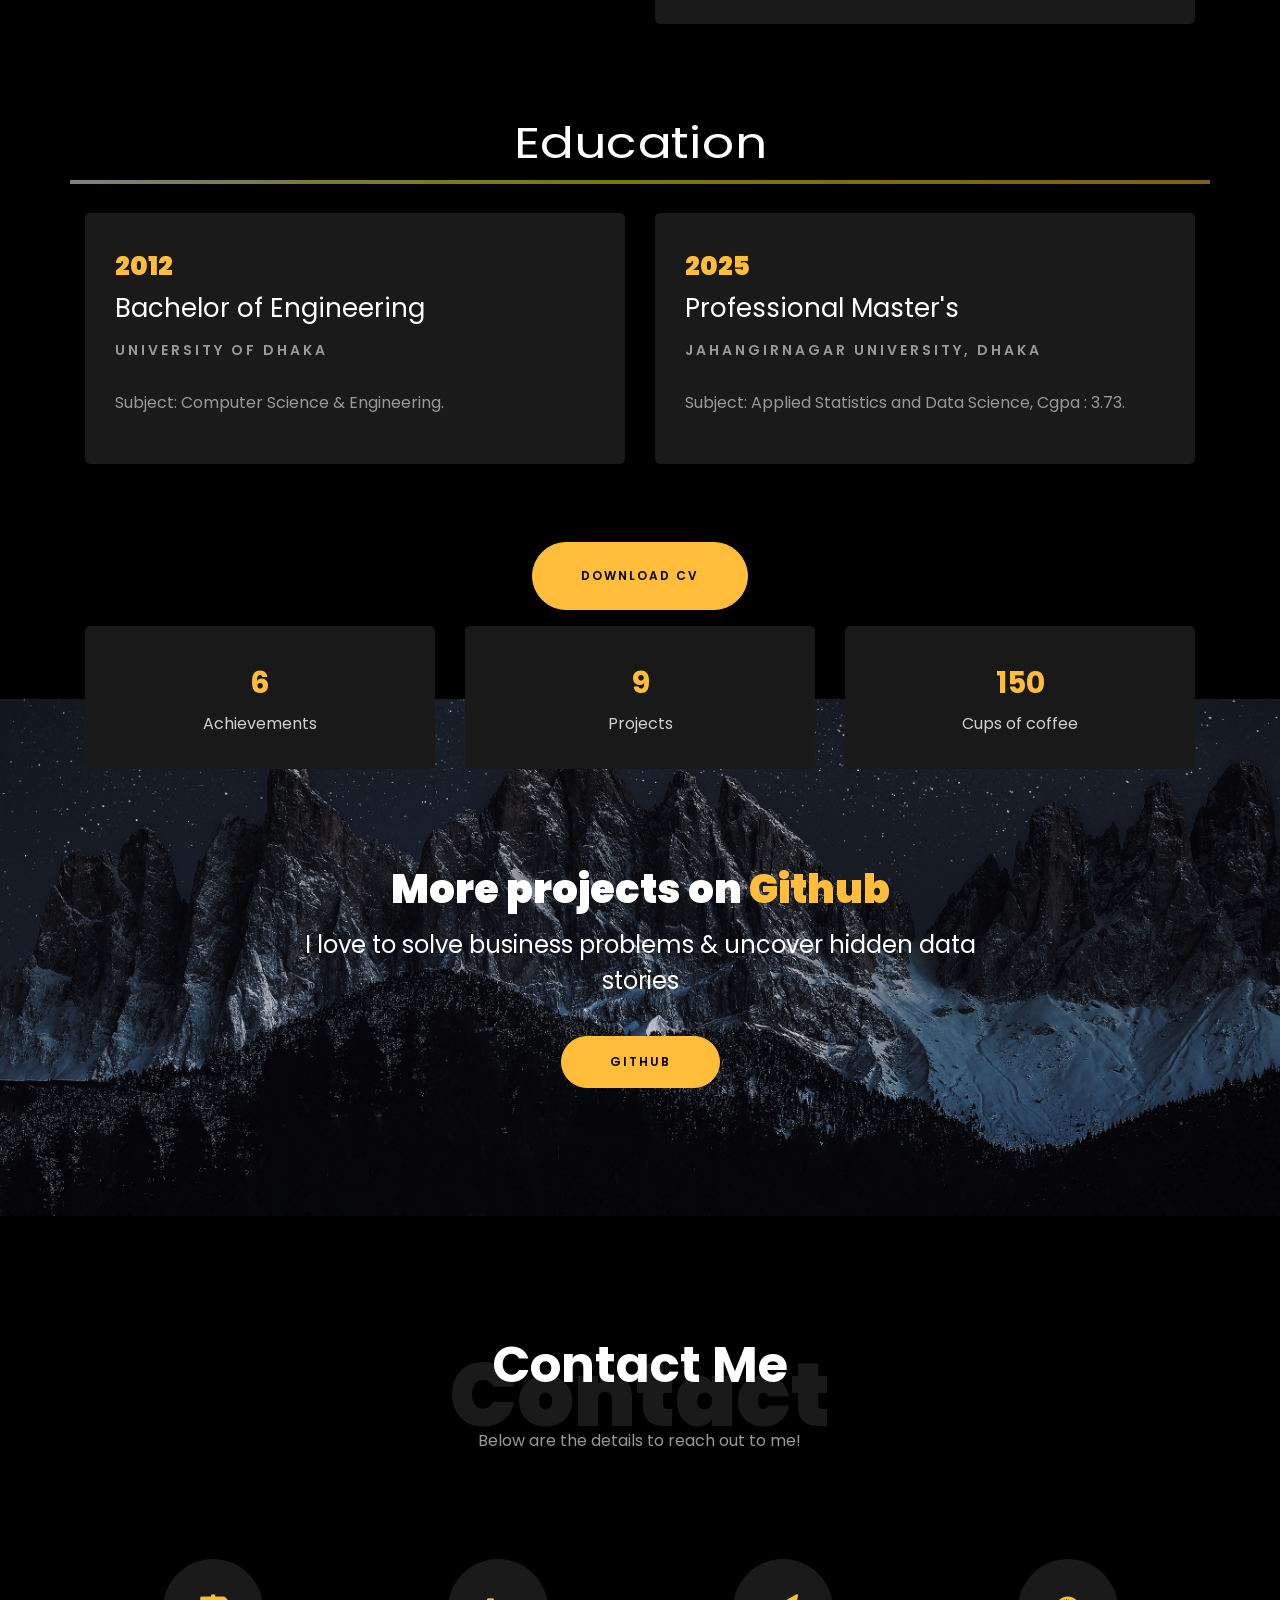
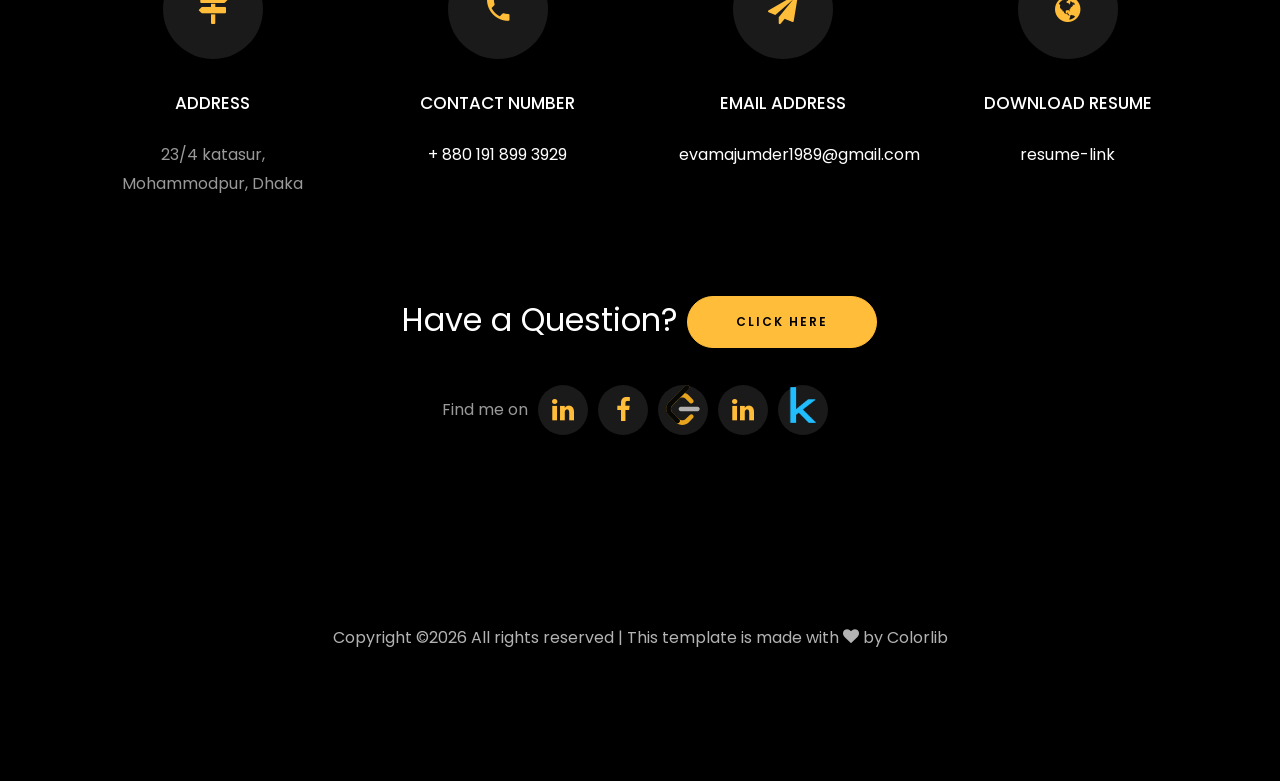
==== commit b9b1d5a5: "Update index.html" ====
--- a/index.html
+++ b/index.html
@@ -217,7 +217,7 @@
 										<div class="progress-bar" role="progressbar" style="width: 85%" aria-valuenow="85" aria-valuemin="0"
 											aria-valuemax="100"></div>
 									</div>
-									<span>java</span> <span class="pull-right">80%</span>
+									<span>Java</span> <span class="pull-right">80%</span>
 									<div class="progress">
 										<div class="progress-bar" role="progressbar" style="width: 80%" aria-valuenow="85" aria-valuemin="0"
 											aria-valuemax="100"></div>
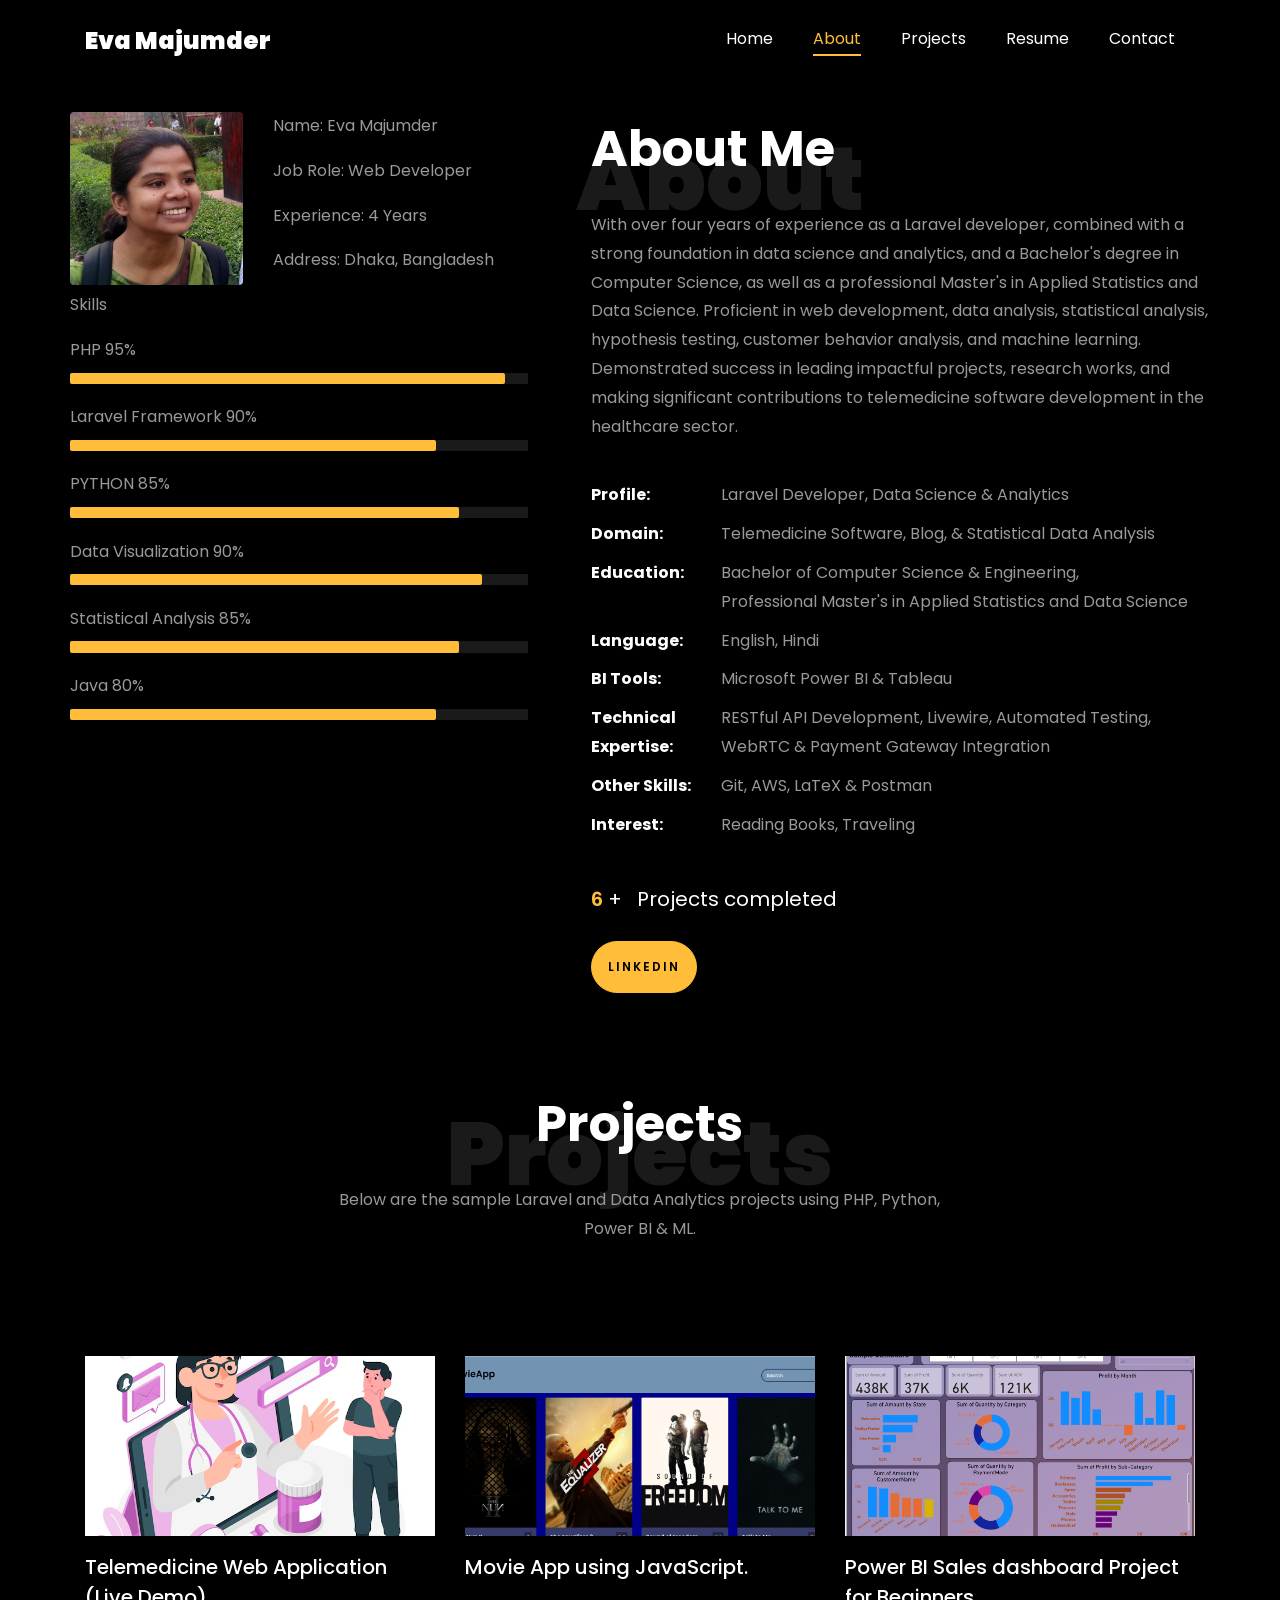
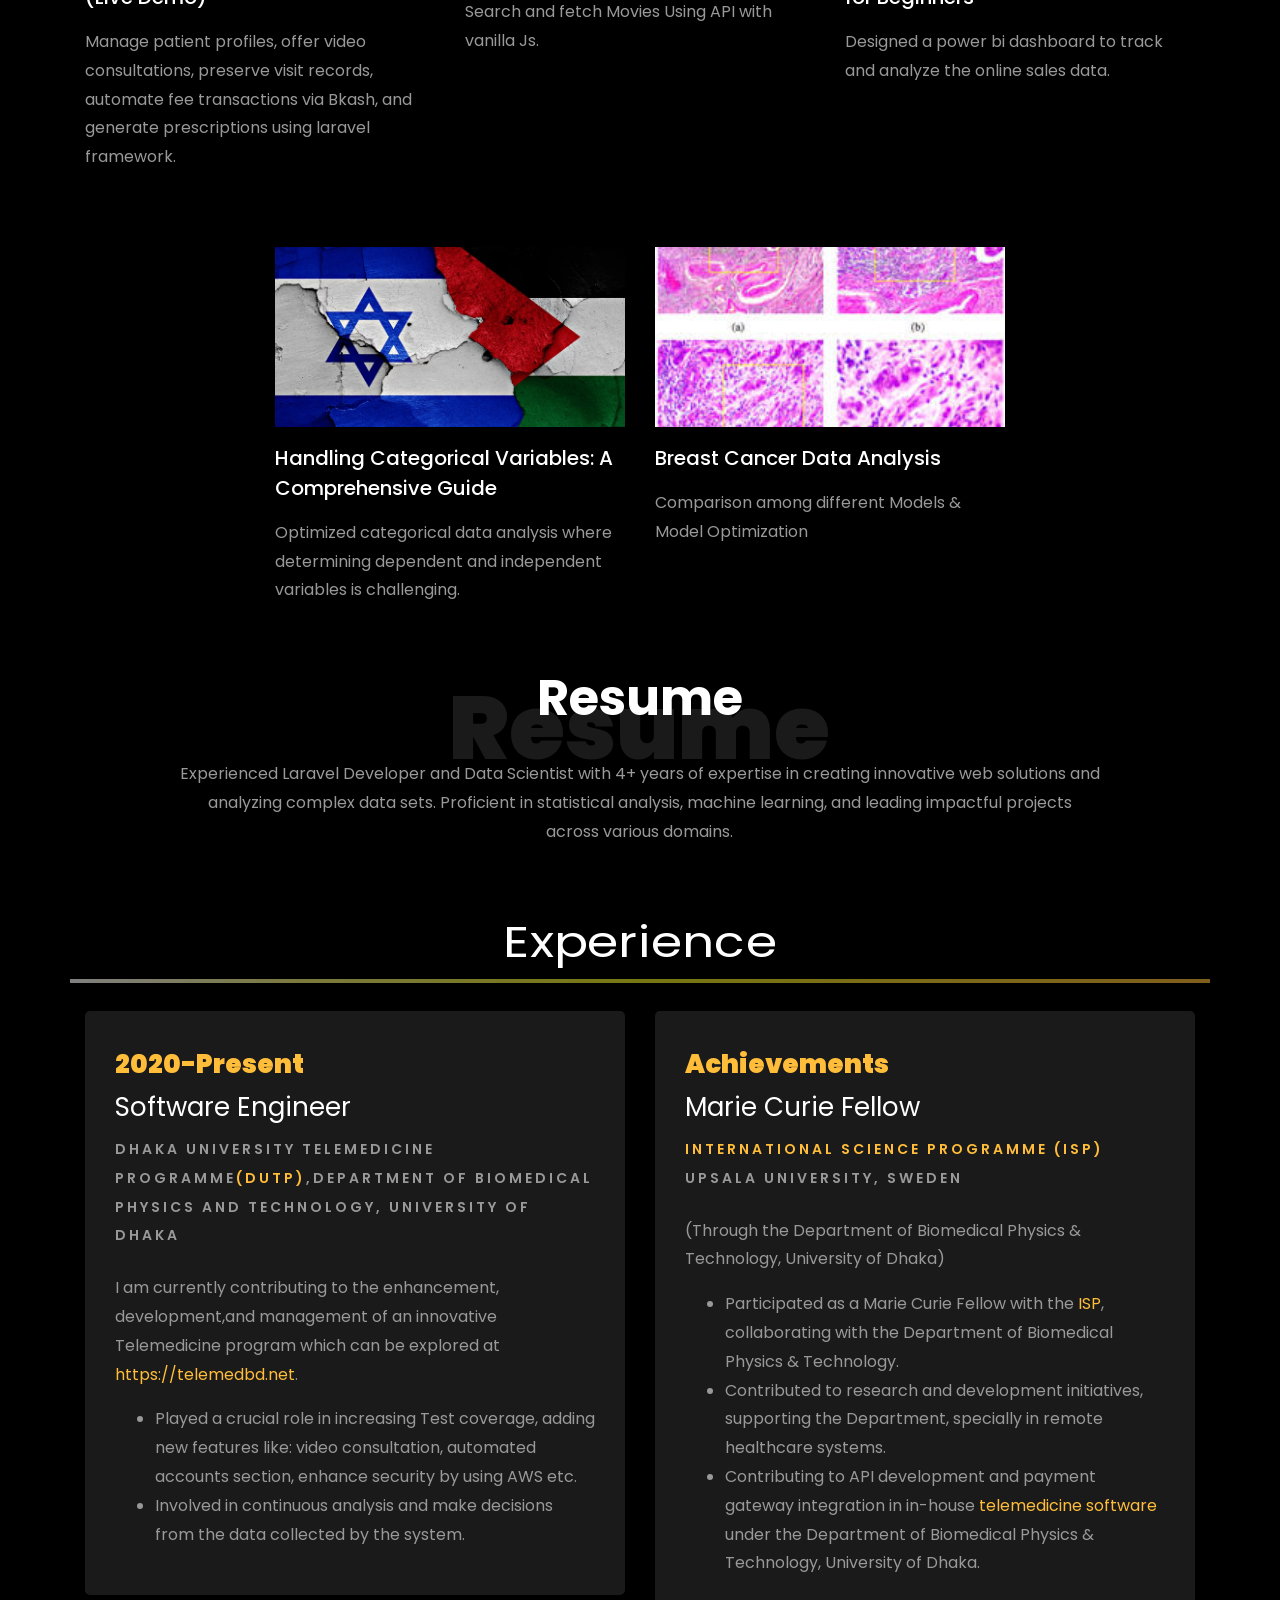
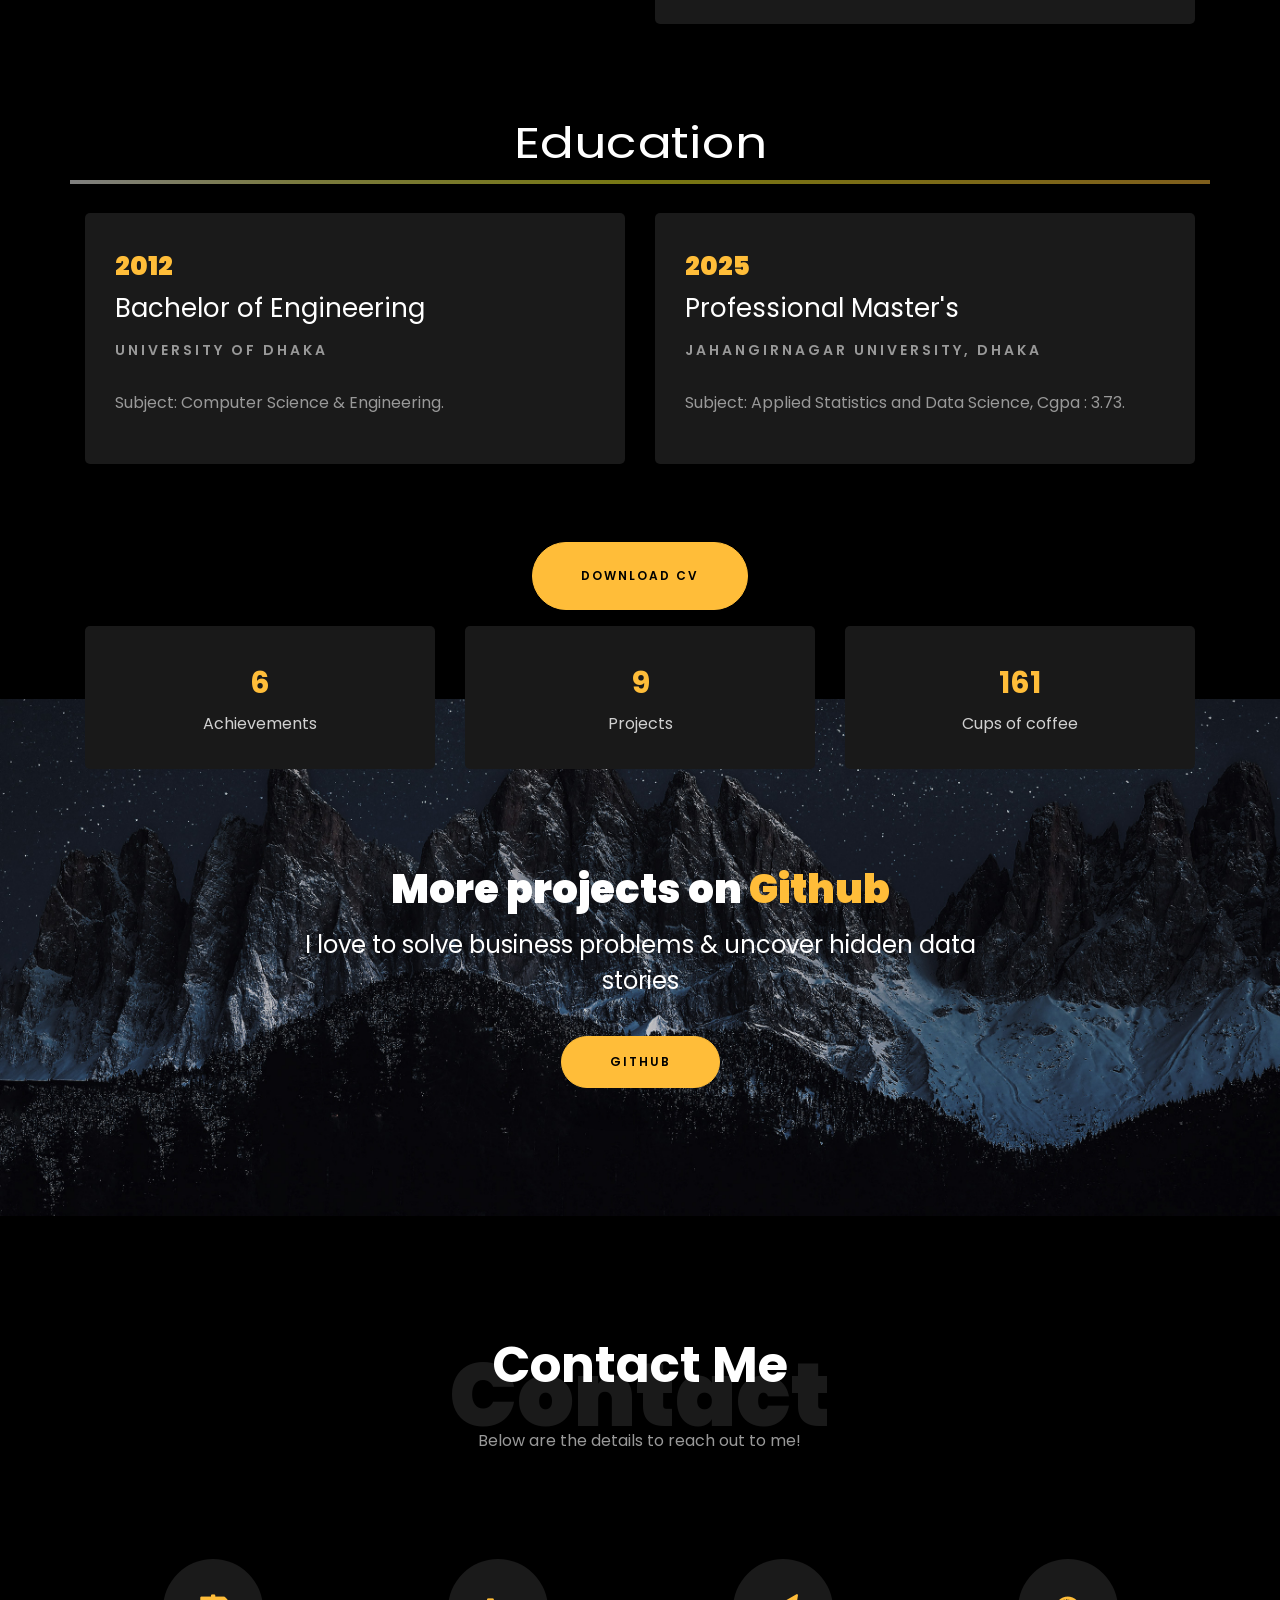
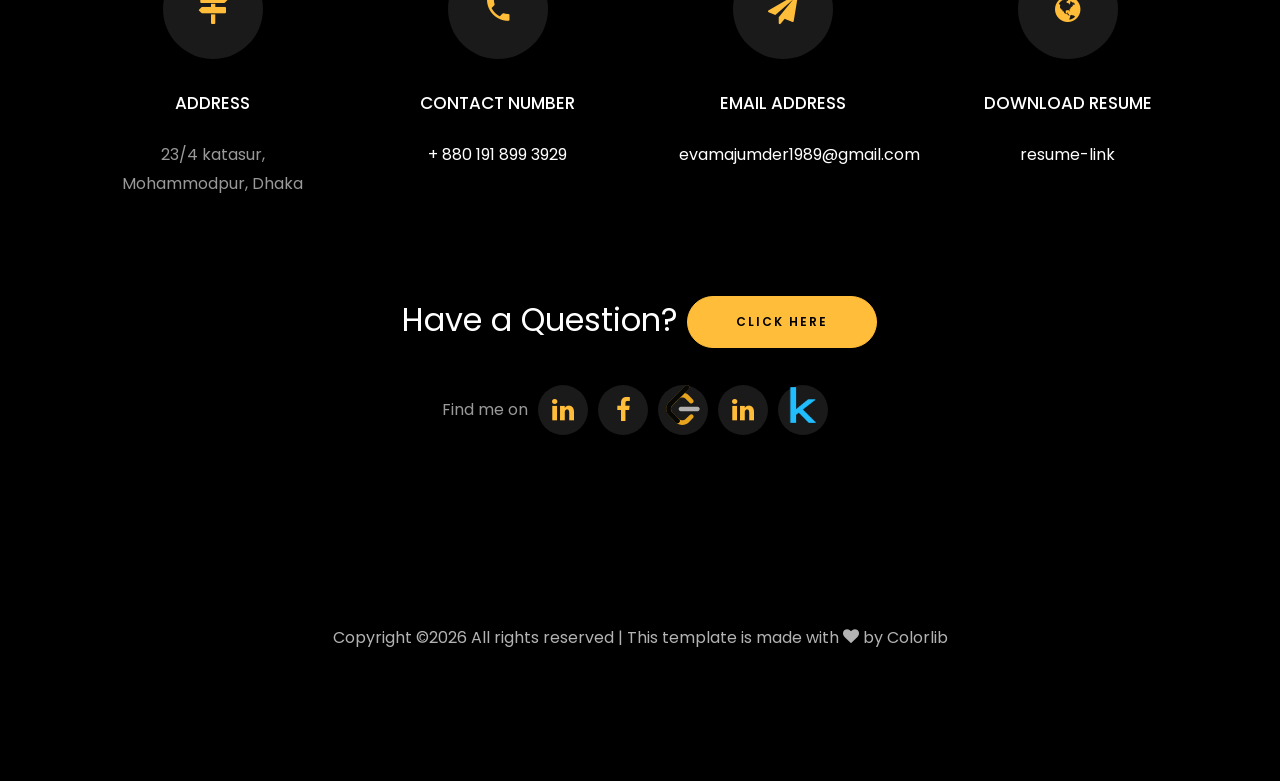
==== commit 37755c47: "Update index.html" ====
--- a/index.html
+++ b/index.html
@@ -380,7 +380,7 @@
 		<div class="row">
 				<div class="col-md-6">
 					<div class="resume-wrap ftco-animate">
-						<span class="date">2021-Present</span> <!-- Replace 'Year-Present' with the actual time frame -->
+						<span class="date">2020-Present</span> <!-- Replace 'Year-Present' with the actual time frame -->
 						<h2>Software Engineer</h2>
 						<span class="position">Dhaka University Telemedicine Programme<a href="https://bmpt.du.ac.bd/telemedicine/" target="_blank">(DUTP)</a>,Department of Biomedical Physics and Technology, University of Dhaka</span>
 						<p class="mt-4">
